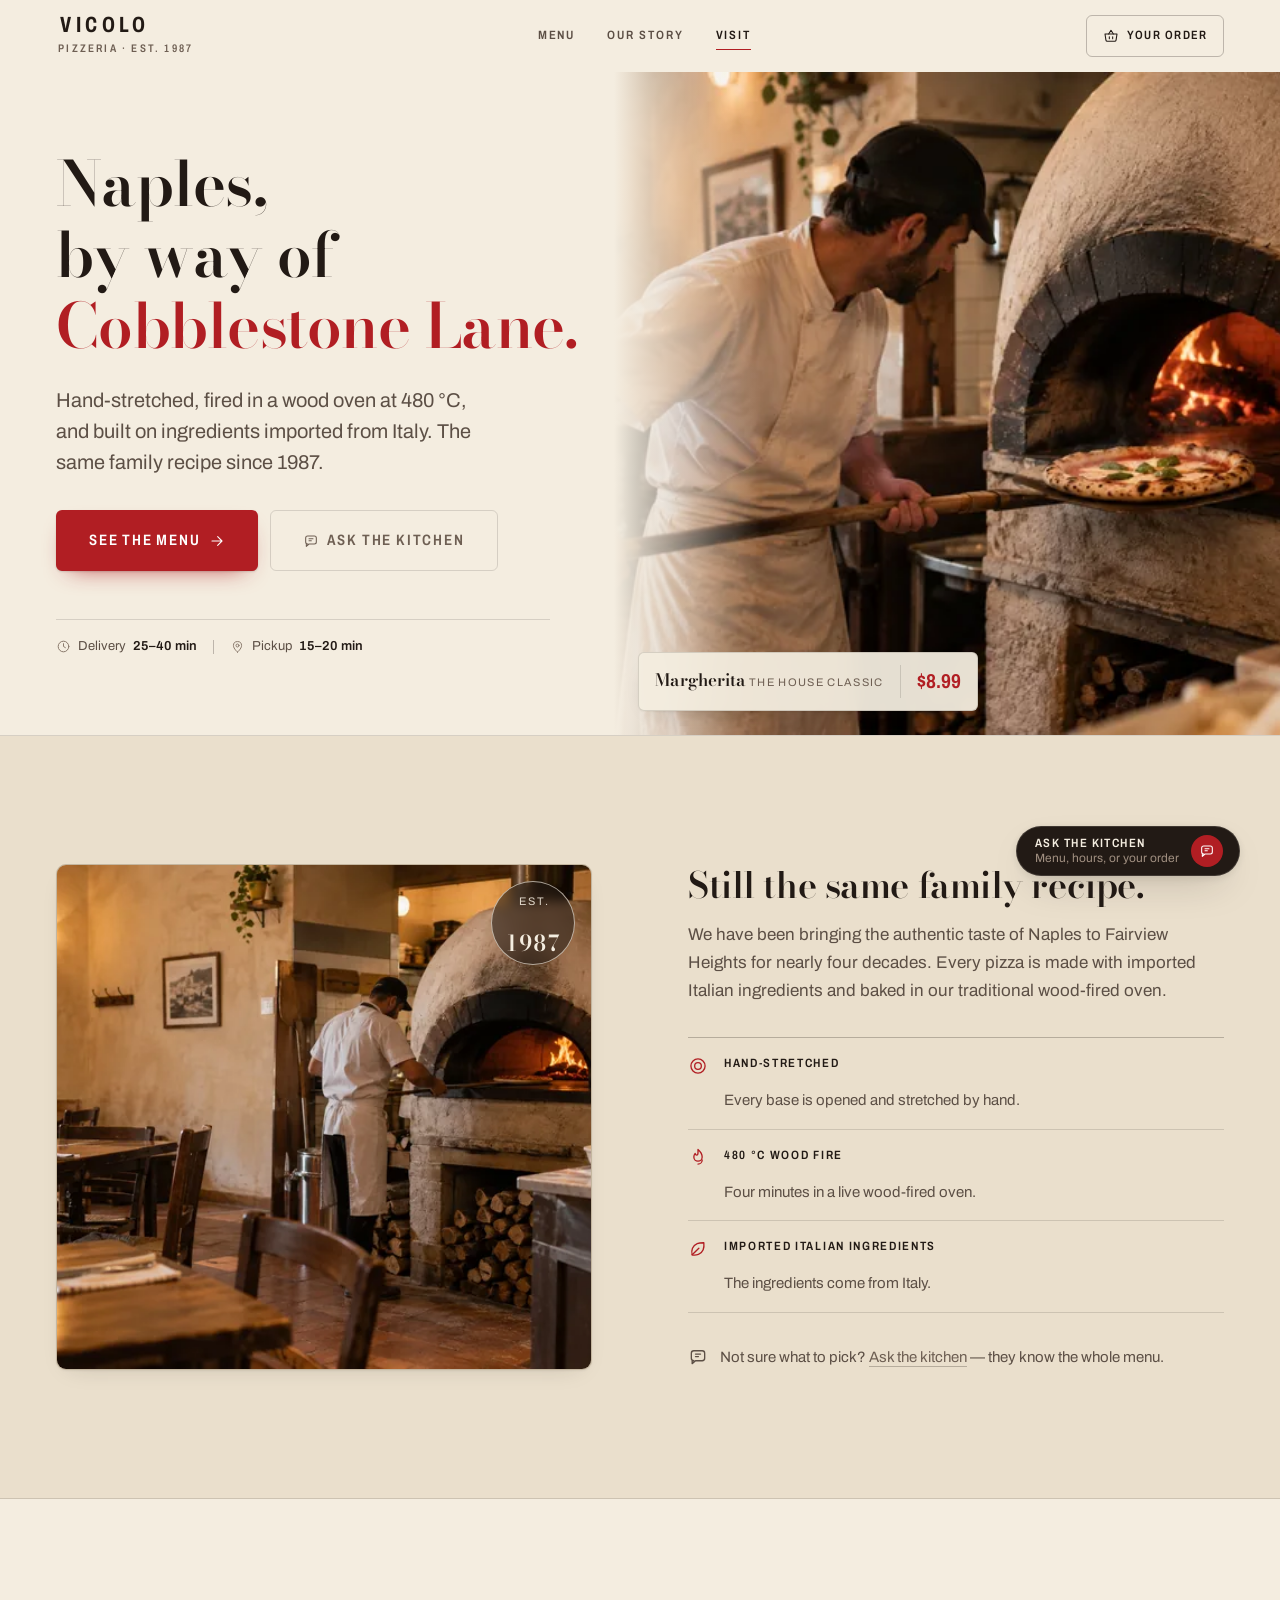
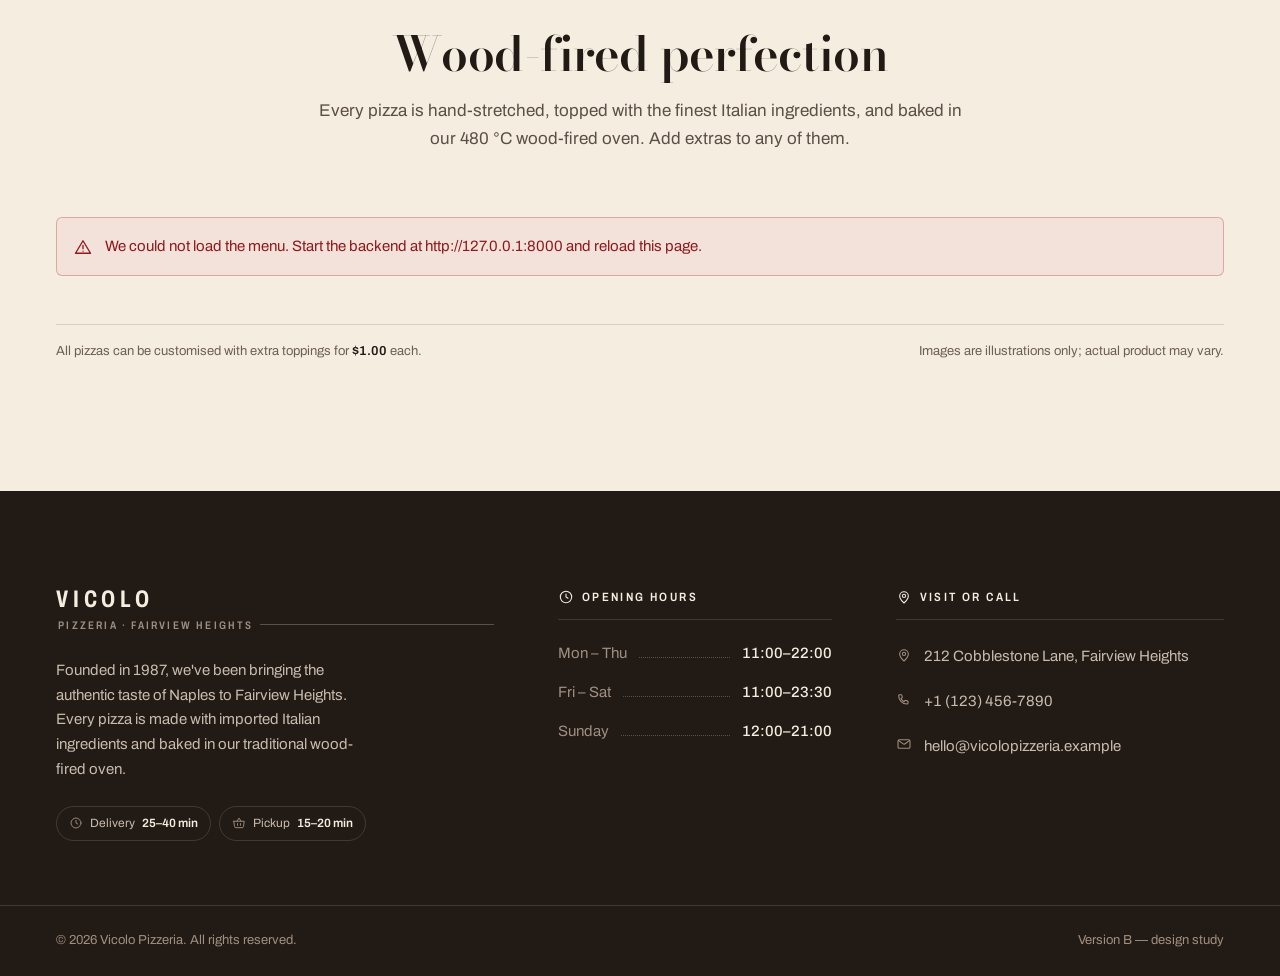
==== frontend/v2/index.html @ 344393d3 "feat: Implement new menu and shop functionalities - Added a new menu rendering module with customiza" ====
<!doctype html>
<html lang="en">
<head>
  <meta charset="UTF-8" />
  <meta name="viewport" content="width=device-width, initial-scale=1.0" />
  <title>Vicolo Pizzeria — Version B</title>
  <meta name="description" content="Neapolitan pizza, hand-stretched and wood-fired, from Vicolo Pizzeria on Cobblestone Lane in Fairview Heights. Browse the menu, build your order, and hand it to the kitchen." />
  <meta name="theme-color" content="#f4ede0" />
  <link rel="icon" href="data:image/svg+xml,<svg xmlns='http://www.w3.org/2000/svg' viewBox='0 0 32 32'><rect width='32' height='32' rx='6' fill='%23221a15'/><circle cx='16' cy='16' r='7.5' fill='none' stroke='%23b11e23' stroke-width='2.5'/></svg>" />

  <!-- The hero photograph is the largest contentful paint, so it is requested
       in the head at the same width the layout will actually use rather than
       waiting for the parser to reach the <picture> near the bottom. -->
  <link rel="preload" as="image" type="image/webp" fetchpriority="high"
        imagesrcset="../images/webp/hero_section-480.webp 480w,
                     ../images/webp/hero_section-800.webp 800w,
                     ../images/webp/hero_section-1200.webp 1200w,
                     ../images/webp/hero_section-1672.webp 1672w"
        imagesizes="(min-width: 60rem) 52vw, 100vw" />

  <link rel="preconnect" href="https://fonts.googleapis.com" />
  <link rel="preconnect" href="https://fonts.gstatic.com" crossorigin />
  <link href="https://fonts.googleapis.com/css2?family=Archivo:wdth,wght@62..125,400..700&family=Bodoni+Moda:opsz,wght@6..96,400..800&display=swap" rel="stylesheet" />

  <link rel="stylesheet" href="css/tokens.css" />
  <link rel="stylesheet" href="css/base.css" />
  <link rel="stylesheet" href="css/components.css" />
  <link rel="stylesheet" href="css/layout.css" />
  <link rel="stylesheet" href="css/overlays.css" />
</head>
<body>

<!-- Icon set: one 24px grid, one 1.6 stroke weight, no emoji anywhere. -->
<svg width="0" height="0" aria-hidden="true" focusable="false" style="position:absolute">
  <defs>
    <symbol id="i-basket" viewBox="0 0 24 24"><path d="M8.5 9 12 3.5 15.5 9"/><path d="M3 9h18l-1.4 9.3A2 2 0 0 1 17.6 20H6.4a2 2 0 0 1-2-1.7L3 9Z"/><path d="M9.5 13v3M14.5 13v3"/></symbol>
    <symbol id="i-close" viewBox="0 0 24 24"><path d="M6 6l12 12M18 6 6 18"/></symbol>
    <symbol id="i-menu" viewBox="0 0 24 24"><path d="M4 7h16M4 12h16M4 17h16"/></symbol>
    <symbol id="i-clock" viewBox="0 0 24 24"><circle cx="12" cy="12" r="8.5"/><path d="M12 7.5V12l3 1.8"/></symbol>
    <symbol id="i-pin" viewBox="0 0 24 24"><path d="M12 21s6.5-5.6 6.5-10.4A6.5 6.5 0 0 0 5.5 10.6C5.5 15.4 12 21 12 21Z"/><circle cx="12" cy="10.4" r="2.4"/></symbol>
    <symbol id="i-phone" viewBox="0 0 24 24"><path d="M4 5.5A1.5 1.5 0 0 1 5.5 4h2.2a1 1 0 0 1 1 .8l.7 3a1 1 0 0 1-.5 1.1l-1.5.8a10.5 10.5 0 0 0 4.9 4.9l.8-1.5a1 1 0 0 1 1.1-.5l3 .7a1 1 0 0 1 .8 1v2.2A1.5 1.5 0 0 1 16.5 18 12.5 12.5 0 0 1 4 5.5Z"/></symbol>
    <symbol id="i-mail" viewBox="0 0 24 24"><rect x="3" y="5.5" width="18" height="13" rx="2"/><path d="m3.8 7 7.1 4.9a2 2 0 0 0 2.2 0L20.2 7"/></symbol>
    <symbol id="i-chat" viewBox="0 0 24 24"><path d="M20 13.5a3 3 0 0 1-3 3H9l-4 3.5v-3.5H7a3 3 0 0 1-3-3v-6a3 3 0 0 1 3-3h10a3 3 0 0 1 3 3Z"/><path d="M9 8.5h6M9 11.5h3.5"/></symbol>
    <symbol id="i-send" viewBox="0 0 24 24"><path d="M20 4 3.5 10.6a.5.5 0 0 0 0 .93L10 14l2.5 6.5a.5.5 0 0 0 .93 0Z"/><path d="M20 4 10 14"/></symbol>
    <symbol id="i-plus" viewBox="0 0 24 24"><path d="M12 5.5v13M5.5 12h13"/></symbol>
    <symbol id="i-minus" viewBox="0 0 24 24"><path d="M5.5 12h13"/></symbol>
    <symbol id="i-trash" viewBox="0 0 24 24"><path d="M4.5 7h15M9.5 7V5.5a1 1 0 0 1 1-1h3a1 1 0 0 1 1 1V7"/><path d="M6.5 7l.8 11.2a2 2 0 0 0 2 1.8h5.4a2 2 0 0 0 2-1.8L17.5 7"/><path d="M10.5 11v5M13.5 11v5"/></symbol>
    <symbol id="i-check" viewBox="0 0 24 24"><path d="m5 12.5 4.5 4.5L19 7.5"/></symbol>
    <symbol id="i-arrow" viewBox="0 0 24 24"><path d="M4.5 12h15M13 5.5l6.5 6.5-6.5 6.5"/></symbol>
    <symbol id="i-down" viewBox="0 0 24 24"><path d="M12 4.5v15M5.5 13l6.5 6.5L18.5 13"/></symbol>
    <symbol id="i-flame" viewBox="0 0 24 24"><path d="M12 3s5 4.2 5 9a5 5 0 0 1-10 0c0-1.8.8-3.3 1.6-4.3.3 1.3 1 2.1 1.8 2.1 1.2 0 1.6-1.4 1.6-3.1C12 5.4 12 4 12 3Z"/><path d="M12 20.5a5 5 0 0 0 5-5"/></symbol>
    <symbol id="i-leaf" viewBox="0 0 24 24"><path d="M5 19C3.5 14 5.5 7.5 11 5.5c3-1.1 6.5-1 8-1 .2 1.8.4 5.4-.8 8.4C16 18.5 9.5 20 5 19Z"/><path d="M5 19 13 11"/></symbol>
    <symbol id="i-dough" viewBox="0 0 24 24"><circle cx="12" cy="12" r="8.5"/><circle cx="12" cy="12" r="4"/></symbol>
    <symbol id="i-slice" viewBox="0 0 24 24"><path d="M12 3.5 21 18a1 1 0 0 1-.6 1.4 22 22 0 0 1-16.8 0A1 1 0 0 1 3 18Z"/><path d="M5.6 13.5a22 22 0 0 1 12.8 0"/><path d="M10.5 9.5h.01M13.8 15.5h.01M9.3 16h.01"/></symbol>
    <symbol id="i-info" viewBox="0 0 24 24"><circle cx="12" cy="12" r="8.5"/><path d="M12 11v5.5M12 7.8h.01"/></symbol>
    <symbol id="i-alert" viewBox="0 0 24 24"><path d="M12 4.5 21 19.5H3Z"/><path d="M12 10v4M12 17h.01"/></symbol>
    <symbol id="i-spark" viewBox="0 0 24 24"><path d="M12 4.5 13.6 9.4 18.5 11l-4.9 1.6L12 17.5l-1.6-4.9L5.5 11l4.9-1.6Z"/><path d="M18.5 5v3M20 6.5h-3"/></symbol>
  </defs>
</svg>

<a class="skip-link" href="#menu">Skip to the menu</a>

<!-- ───────────────────────── Masthead ───────────────────────── -->
<header class="masthead" id="masthead">
  <div class="shell masthead-inner">
    <button class="wordmark" id="wordmark" type="button">
      <span class="wordmark-name">Vicolo</span>
      <span class="wordmark-sub">Pizzeria · Est. 1987</span>
    </button>

    <nav class="masthead-nav" id="primary-nav" aria-label="Primary">
      <button class="nav-link" type="button" data-scroll="menu">Menu</button>
      <button class="nav-link" type="button" data-scroll="story">Our story</button>
      <button class="nav-link" type="button" data-scroll="contact">Visit</button>
    </nav>

    <div class="masthead-actions">
      <button class="icon-btn nav-toggle" id="nav-toggle" type="button"
              aria-label="Open navigation" aria-expanded="false" aria-controls="nav-sheet">
        <svg class="ico" aria-hidden="true"><use href="#i-menu"/></svg>
      </button>

      <button class="cart-trigger" id="cart-trigger" type="button" aria-haspopup="dialog">
        <svg class="ico ico-sm" aria-hidden="true"><use href="#i-basket"/></svg>
        <span class="cart-trigger-label">Your order</span>
        <span class="cart-count t-num" id="cart-count" hidden>0</span>
      </button>
    </div>
  </div>

  <nav class="nav-sheet" id="nav-sheet" aria-label="Primary" hidden>
    <ul class="shell">
      <li><button type="button" data-scroll="menu">Menu <svg class="ico" aria-hidden="true"><use href="#i-arrow"/></svg></button></li>
      <li><button type="button" data-scroll="story">Our story <svg class="ico" aria-hidden="true"><use href="#i-arrow"/></svg></button></li>
      <li><button type="button" data-scroll="contact">Visit <svg class="ico" aria-hidden="true"><use href="#i-arrow"/></svg></button></li>
      <li><button type="button" id="nav-ask">Ask the kitchen <svg class="ico" aria-hidden="true"><use href="#i-chat"/></svg></button></li>
    </ul>
  </nav>
</header>

<main id="main">

  <!-- ───────────────────────── Hero ───────────────────────── -->
  <section class="hero">
    <div class="hero-copy">
      <h1 class="t-display hero-title reveal">
        <span class="hero-line">Naples,</span>
        <span class="hero-line">by way of</span>
        <span class="hero-line is-place">Cobblestone Lane.</span>
      </h1>

      <p class="t-lede hero-lede reveal">
        Hand-stretched, fired in a wood oven at 480&nbsp;°C, and built on ingredients imported
        from Italy. The same family recipe since 1987.
      </p>

      <div class="hero-actions reveal">
        <button class="btn btn-primary btn-lg" type="button" data-scroll="menu">
          See the menu
          <svg class="ico ico-sm" aria-hidden="true"><use href="#i-arrow"/></svg>
        </button>
        <button class="btn btn-quiet btn-lg" type="button" id="hero-ask">
          <svg class="ico ico-sm" aria-hidden="true"><use href="#i-chat"/></svg>
          Ask the kitchen
        </button>
      </div>

      <!-- Bound to /shop-info. Real operating facts, not invented achievements. -->
      <div class="hero-meta reveal">
        <span class="hero-meta-item" id="hero-open" hidden>
          <span class="dot"></span>
          <span id="hero-open-text"></span>
        </span>
        <span class="hero-meta-sep" id="hero-open-sep" aria-hidden="true" hidden></span>
        <span class="hero-meta-item">
          <svg class="ico" aria-hidden="true"><use href="#i-clock"/></svg>
          Delivery <b class="t-num" id="hero-delivery">25–40 min</b>
        </span>
        <span class="hero-meta-sep" aria-hidden="true"></span>
        <span class="hero-meta-item">
          <svg class="ico" aria-hidden="true"><use href="#i-pin"/></svg>
          Pickup <b class="t-num" id="hero-pickup">15–20 min</b>
        </span>
      </div>
    </div>

    <!-- Hero photograph. To swap it, replace the three paths below and the
         matching preload in <head>; nothing else depends on the file name. -->
    <figure class="hero-figure">
      <picture>
        <source
          type="image/webp"
          srcset="../images/webp/hero_section-480.webp 480w,
                  ../images/webp/hero_section-800.webp 800w,
                  ../images/webp/hero_section-1200.webp 1200w,
                  ../images/webp/hero_section-1672.webp 1672w"
          sizes="(min-width: 60rem) 52vw, 100vw" />
        <img src="../images/hero_section.png"
             alt="A pizzaiolo sliding a Margherita into the wood-fired oven on a long peel, the fire burning inside and the dining room behind him."
             width="1672" height="940" fetchpriority="high" decoding="async" />
      </picture>
      <figcaption class="hero-plate">
        <span>
          <span class="hero-plate-name" id="hero-plate-name">Margherita</span>
          <span class="hero-plate-note">The house classic</span>
        </span>
        <span class="hero-plate-price t-num" id="hero-plate-price">$8.99</span>
      </figcaption>
    </figure>
  </section>

  <!-- ───────────────────────── Story ───────────────────────── -->
  <section class="section story" id="story">
    <div class="shell story-grid">
      <!-- Story photograph. To swap it, replace the three paths below; the
           figure crops to its own aspect-ratio, so any landscape shot fits. -->
      <figure class="story-figure reveal">
        <picture>
          <source
            type="image/webp"
            srcset="../images/webp/interior-480.webp 480w,
                    ../images/webp/interior-800.webp 800w,
                    ../images/webp/interior-1200.webp 1200w,
                    ../images/webp/interior-1672.webp 1672w"
            sizes="(min-width: 60rem) 46vw, 92vw" />
          <img src="../images/interior.png"
               alt="The dining room at Vicolo: wooden tables set for service, terracotta floor, and the wood-fired oven alight at the back with logs stacked beneath it."
               width="1672" height="940" loading="lazy" decoding="async" />
        </picture>
        <figcaption class="story-stamp">
          <span>Est.</span>
          <span class="t-num">1987</span>
        </figcaption>
      </figure>

      <div>
        <!-- The year is carried by the Est. 1987 stamp on the photograph beside this
             and by the hero lede, so the heading need not repeat it. The nbsp
             keeps "family recipe" whole at every column width. -->
        <h2 class="t-display story-title reveal">Still the same family&nbsp;recipe.</h2>
        <p class="t-body story-copy reveal">
          We have been bringing the authentic taste of Naples to Fairview Heights for nearly four
          decades. Every pizza is made with imported Italian ingredients and baked in our
          traditional wood-fired oven.
        </p>

        <!-- Each line restates a fact the project data already carries: the menu
             copy, the shop record, or the confirmed 4-minute bake. -->
        <ul class="spec reveal">
          <li>
            <svg class="ico" aria-hidden="true"><use href="#i-dough"/></svg>
            <span class="spec-term">Hand-stretched</span>
            <span class="spec-def">Every base is opened and stretched by hand.</span>
          </li>
          <li>
            <svg class="ico" aria-hidden="true"><use href="#i-flame"/></svg>
            <span class="spec-term">480&nbsp;°C wood fire</span>
            <span class="spec-def">Four minutes in a live wood-fired oven.</span>
          </li>
          <li>
            <svg class="ico" aria-hidden="true"><use href="#i-leaf"/></svg>
            <span class="spec-term">Imported Italian ingredients</span>
            <span class="spec-def">The ingredients come from Italy.</span>
          </li>
        </ul>

        <p class="story-aside reveal">
          <svg class="ico" aria-hidden="true"><use href="#i-chat"/></svg>
          <span>Not sure what to pick? <button class="btn-text" type="button" id="story-ask">Ask the kitchen</button> — they know the whole menu.</span>
        </p>
      </div>
    </div>
  </section>

  <!-- ───────────────────────── Menu ───────────────────────── -->
  <section class="section menu" id="menu">
    <div class="shell">
      <div class="section-head is-centred">
        <h2 class="t-display section-title reveal">Wood-fired perfection</h2>
        <p class="t-body reveal">
          Every pizza is hand-stretched, topped with the finest Italian ingredients, and baked in
          our 480&nbsp;°C wood-fired oven. Add extras to any of them.
        </p>
      </div>

      <div class="menu-grid" id="menu-grid">
        <!-- cards injected by js/menu.js -->
      </div>

      <p class="menu-note">
        <span>All pizzas can be customised with extra toppings for <b class="t-num">$1.00</b> each.</span>
        <span>Images are illustrations only; actual product may vary.</span>
      </p>
    </div>
  </section>

</main>

<!-- ───────────────────────── Footer ───────────────────────── -->
<footer class="site-footer on-ink" id="contact">
  <div class="shell footer-main">
    <div class="footer-grid">

      <div>
        <div class="footer-wordmark">
          <span class="wordmark-name">Vicolo</span>
          <span class="wordmark-sub">Pizzeria · Fairview Heights</span>
        </div>
        <p class="footer-desc" id="footer-desc">
          Founded in 1987, we've been bringing the authentic taste of Naples to Fairview Heights.
          Every pizza is made with imported Italian ingredients and baked in our traditional
          wood-fired oven.
        </p>
        <div class="footer-pills">
          <span class="footer-pill">
            <svg class="ico" aria-hidden="true"><use href="#i-clock"/></svg>
            Delivery <b class="t-num" id="footer-delivery">25–40 min</b>
          </span>
          <span class="footer-pill">
            <svg class="ico" aria-hidden="true"><use href="#i-basket"/></svg>
            Pickup <b class="t-num" id="footer-pickup">15–20 min</b>
          </span>
        </div>
      </div>

      <div>
        <h3 class="footer-heading">
          <svg class="ico ico-sm" aria-hidden="true"><use href="#i-clock"/></svg>
          Opening hours
        </h3>
        <dl class="hours-list t-num" id="hours-list">
          <div class="hours-row" data-day="mon_thu">
            <dt>Mon – Thu</dt><span class="leader" aria-hidden="true"></span><dd id="hours-mon-thu">11:00–22:00</dd>
          </div>
          <div class="hours-row" data-day="fri_sat">
            <dt>Fri – Sat</dt><span class="leader" aria-hidden="true"></span><dd id="hours-fri-sat">11:00–23:30</dd>
          </div>
          <div class="hours-row" data-day="sun">
            <dt>Sunday</dt><span class="leader" aria-hidden="true"></span><dd id="hours-sun">12:00–21:00</dd>
          </div>
        </dl>
        <p class="footer-status" id="footer-status" hidden>
          <span class="dot"></span><span id="footer-status-text"></span>
        </p>
      </div>

      <div>
        <h3 class="footer-heading">
          <svg class="ico ico-sm" aria-hidden="true"><use href="#i-pin"/></svg>
          Visit or call
        </h3>
        <div class="contact-list">
          <a class="contact-row" id="footer-address-link" href="#" target="_blank" rel="noopener noreferrer">
            <svg class="ico ico-sm" aria-hidden="true"><use href="#i-pin"/></svg>
            <span id="footer-address">212 Cobblestone Lane, Fairview Heights</span>
          </a>
          <a class="contact-row" id="footer-phone-link" href="#">
            <svg class="ico ico-sm" aria-hidden="true"><use href="#i-phone"/></svg>
            <span class="t-num" id="footer-phone">+1 (123) 456-7890</span>
          </a>
          <a class="contact-row" id="footer-email-link" href="#">
            <svg class="ico ico-sm" aria-hidden="true"><use href="#i-mail"/></svg>
            <span id="footer-email">hello@vicolopizzeria.example</span>
          </a>
        </div>
      </div>

    </div>
  </div>

  <div class="footer-bottom">
    <div class="shell footer-bottom-inner">
      <p>© 2026 <span id="footer-shop-name">Vicolo Pizzeria</span>. All rights reserved.</p>
      <p>Version B — design study</p>
    </div>
  </div>
</footer>

<!-- ───────────────────────── Overlays ───────────────────────── -->

<div class="cart-layer" id="cart-layer" hidden>
  <div class="scrim" id="cart-scrim"></div>
  <aside class="cart-panel" id="cart-panel" role="dialog" aria-modal="true" aria-labelledby="cart-title" tabindex="-1">
    <header class="overlay-head">
      <div>
        <h2 class="overlay-title" id="cart-title">Your order</h2>
        <p class="overlay-sub" id="cart-subtitle">Nothing added yet</p>
      </div>
      <button class="icon-btn" id="cart-close" type="button" aria-label="Close your order">
        <svg class="ico" aria-hidden="true"><use href="#i-close"/></svg>
      </button>
    </header>
    <div class="cart-body" id="cart-body"><!-- injected --></div>
    <footer class="cart-foot" id="cart-foot" hidden><!-- injected --></footer>
  </aside>
</div>

<div class="sheet-layer" id="sheet-layer" hidden>
  <div class="scrim" id="sheet-scrim"></div>
  <div class="sheet" id="sheet" role="dialog" aria-modal="true" aria-labelledby="sheet-title" tabindex="-1"><!-- injected --></div>
</div>

<button class="dock" id="dock" type="button" aria-haspopup="dialog" aria-expanded="false" aria-controls="assistant">
  <span class="dock-text">
    <span class="dock-title">Ask the kitchen</span>
    <span class="dock-sub">Menu, hours, or your order</span>
  </span>
  <span class="dock-mark" aria-hidden="true">
    <svg class="ico ico-sm"><use href="#i-chat"/></svg>
  </span>
</button>

<section class="assistant" id="assistant" role="dialog" aria-modal="false" aria-labelledby="assistant-name" hidden>
  <header class="assistant-head">
    <div class="assistant-id">
      <span class="assistant-mark" aria-hidden="true"><svg class="ico ico-sm"><use href="#i-chat"/></svg></span>
      <div>
        <div class="assistant-name" id="assistant-name">The kitchen</div>
        <div class="assistant-state">Menu, hours and orders</div>
      </div>
    </div>
    <div class="assistant-actions">
      <button class="icon-btn icon-btn-on-ink" id="assistant-clear" type="button" hidden>
        <svg class="ico ico-sm" aria-hidden="true"><use href="#i-trash"/></svg>
        <span class="visually-hidden">Clear this conversation</span>
      </button>
      <button class="icon-btn icon-btn-on-ink" id="assistant-close" type="button" aria-label="Close the assistant">
        <svg class="ico" aria-hidden="true"><use href="#i-close"/></svg>
      </button>
    </div>
  </header>

  <div class="assistant-log" id="assistant-log">
    <div class="assistant-intro" id="assistant-intro">
      <p>
        <b>Ask us anything.</b>
        We know the whole menu, what's on each pizza, our hours and how long delivery takes.
      </p>
      <p class="assistant-staged" id="assistant-staged" hidden>
        <svg class="ico ico-sm" aria-hidden="true"><use href="#i-check"/></svg>
        <span>Your order is written out below — send it and we'll confirm delivery or pickup with you.</span>
      </p>
      <div class="prompt-list" id="prompt-list">
        <button class="prompt-btn" type="button" data-prompt="What's your most popular pizza?">
          What's your most popular pizza?
          <svg class="ico ico-sm" aria-hidden="true"><use href="#i-arrow"/></svg>
        </button>
        <button class="prompt-btn" type="button" data-prompt="How long does delivery take?">
          How long does delivery take?
          <svg class="ico ico-sm" aria-hidden="true"><use href="#i-arrow"/></svg>
        </button>
        <button class="prompt-btn" type="button" data-prompt="Do you have vegetarian options?">
          Do you have vegetarian options?
          <svg class="ico ico-sm" aria-hidden="true"><use href="#i-arrow"/></svg>
        </button>
      </div>
    </div>
  </div>

  <div class="assistant-compose">
    <label class="visually-hidden" for="assistant-input">Message the kitchen</label>
    <input class="field" type="text" id="assistant-input" placeholder="Ask about the menu…" autocomplete="off" />
    <button class="send-btn" id="assistant-send" type="button" disabled aria-label="Send message">
      <svg class="ico ico-sm" aria-hidden="true"><use href="#i-send"/></svg>
    </button>
  </div>
  <p class="assistant-fineprint">Answers are generated. Double-check anything important before you rely on it.</p>
</section>

<div aria-live="polite" class="visually-hidden" id="live-region"></div>

<script src="js/config.js"></script>
<script src="js/data.js"></script>
<script src="js/cart.js"></script>
<script src="js/motion.js"></script>
<script src="js/overlay.js"></script>
<script src="js/menu.js"></script>
<script src="js/shop.js"></script>
<script src="js/chat.js"></script>
<script src="js/app.js"></script>
</body>
</html>
---- frontend/v2/css/tokens.css ----
/* ==========================================================================
   Version B — design tokens
   The only place raw colours, durations and easings are allowed to exist.
   Ratios noted below are measured against the ground each token is used on.
   ========================================================================== */

:root {
  /* --- Ground ----------------------------------------------------------- */
  /* A printed paper stock, not an off-white. Deep enough to read as the label
     ground the world is built on and to carry the warm-toned photography. */
  --paper:        #f4ede0; /* primary ground */
  --paper-deep:   #eadfcc; /* alternating panel, inset wells */
  --paper-edge:   #dfd0b6; /* the deepest paper step, for seams and empty media */
  --ink:          #221a15; /* body text on paper (14.7:1) and the dark ground */
  --ink-panel:    #2c221c; /* raised surface on the dark ground */
  --ink-raise:    #3a2e26; /* hover surface on the dark ground */

  /* --- Text ------------------------------------------------------------- */
  --ink-soft:     #5c4f45; /* secondary on paper        — 6.8:1 */
  --ink-mute:     #6e5f53; /* tertiary on paper, floor for real copy — 5.3:1 */
  --ink-faint:    #8a7a6c; /* rules and marks only      — 3.6:1, never text */
  --paper-dim:    #c9bcae; /* secondary on ink          — 9.2:1 */
  --paper-faint:  #a08f80; /* tertiary on ink           — 5.5:1 */

  /* --- Accent: exactly one brand hue ------------------------------------ */
  --tomato:       #b11e23; /* 5.9:1 on paper · white on it 6.8:1 */
  --tomato-hover: #8e181c;
  --tomato-press: #721316;
  --tomato-tint:  #f3e2da; /* selected-extra wash on paper */
  --tomato-light: #e4585c; /* the accent on the dark ground — 4.8:1 on ink */

  /* --- Semantic status (not brand colour) ------------------------------- */
  --basil:        #2e5233; /* "open now" on paper — 7.6:1 */
  --basil-dot:    #6fbf7f; /* "open now" on ink   — 7.7:1 */

  /* --- Rules: load-bearing structure, not trim -------------------------- */
  --rule:         rgba(34, 26, 21, 0.14);
  --rule-strong:  rgba(34, 26, 21, 0.26);
  --rule-faint:   rgba(34, 26, 21, 0.08);
  --rule-on-ink:  rgba(244, 237, 224, 0.14);
  --rule-on-ink-strong: rgba(244, 237, 224, 0.26);

  /* --- Type ------------------------------------------------------------- */
  /* Bodoni: the face of Italian printing and of the food packaging this world
     is drawn from. Optical sizing is left to the browser so the hairlines
     thicken at dish-name sizes instead of breaking up. */
  --font-display: 'Bodoni Moda', 'Didot', 'Bodoni MT', Georgia, serif;
  --font-label:   'Archivo', 'Helvetica Neue', Arial, sans-serif;
  --font-text:    'Archivo', system-ui, -apple-system, 'Segoe UI', sans-serif;

  --step--1: 0.8125rem;
  --step-0:  0.9375rem;
  --step-1:  1.0625rem;
  --step-2:  1.25rem;
  --step-3:  1.5rem;
  --step-4:  clamp(1.75rem, 1.4rem + 1.5vw, 2.25rem);
  --step-5:  clamp(2.125rem, 1.6rem + 2.4vw, 3rem);
  --step-6:  clamp(2.75rem, 1.7rem + 4.6vw, 5.25rem); /* display ceiling 5.25rem */

  --measure: 66ch;

  /* --- Space: 4px base -------------------------------------------------- */
  --s-1: 0.25rem;
  --s-2: 0.5rem;
  --s-3: 0.75rem;
  --s-4: 1rem;
  --s-5: 1.5rem;
  --s-6: 2rem;
  --s-7: 3rem;
  --s-8: 4rem;
  --s-9: 6rem;
  --s-10: 8rem;

  --gutter: 1.25rem;
  --shell: 78rem;

  /* --- Radius: printed, not pillowy ------------------------------------- */
  --r-sm: 3px;
  --r-md: 6px;
  --r-lg: 10px;
  --r-pill: 999px;

  /* --- Depth: every shadow has an offset and a blur ---------------------- */
  --shadow-card:    0 1px 2px rgba(34, 26, 21, 0.06), 0 8px 24px -14px rgba(34, 26, 21, 0.22);
  --shadow-lift:    0 2px 6px rgba(34, 26, 21, 0.08), 0 22px 44px -20px rgba(34, 26, 21, 0.3);
  --shadow-dock:    0 2px 8px rgba(34, 26, 21, 0.1), 0 16px 40px -18px rgba(34, 26, 21, 0.4);
  --shadow-overlay: 0 8px 20px rgba(34, 26, 21, 0.14), 0 40px 90px -24px rgba(34, 26, 21, 0.48);

  /* --- Motion ----------------------------------------------------------- */
  --t-feedback: 120ms; /* immediate acknowledgement */
  --t-routine:  200ms; /* ordinary state change */
  --t-overlay:  380ms; /* drawer, sheet, panel */
  --t-focal:    520ms; /* the cart -> assistant handoff */

  --ease-out:  cubic-bezier(0.16, 1, 0.3, 1);   /* confident arrival */
  --ease-in:   cubic-bezier(0.4, 0, 1, 1);      /* faster departure */
  --ease-mid:  cubic-bezier(0.32, 0.72, 0, 1);

  /* --- Layers ----------------------------------------------------------- */
  --z-header: 60;
  --z-dock: 70;
  --z-assistant: 75;
  --z-cart: 80;
  --z-modal: 90;
}

@media (min-width: 40rem) { :root { --gutter: 2rem; } }
@media (min-width: 64rem) { :root { --gutter: 2.5rem; } }

/* Reduced motion collapses every duration to a short cross-fade. Individual
   rules still drop their transforms; this guarantees nothing lingers even if
   one is missed. */
@media (prefers-reduced-motion: reduce) {
  :root {
    --t-feedback: 1ms;
    --t-routine: 120ms;
    --t-overlay: 120ms;
    --t-focal: 120ms;
  }
}
---- frontend/v2/css/base.css ----
/* ==========================================================================
   Version B — reset, typography base, and the browser surfaces we inherit
   ========================================================================== */

*, *::before, *::after { box-sizing: border-box; }

html {
  scroll-behavior: smooth;
  /* The fixed masthead would otherwise cover an anchored section's first line. */
  scroll-padding-top: 5.5rem;
  -webkit-text-size-adjust: 100%;
}

body {
  margin: 0;
  text-wrap: pretty;
  background: var(--paper);
  color: var(--ink);
  font-family: var(--font-text);
  font-size: var(--step-1);
  line-height: 1.65;
  /* Deliberately NOT -webkit-font-smoothing: antialiased. Grayscale AA thins
     strokes, which breaks Bodoni's hairlines at small sizes on standard-density
     screens. Subpixel rendering keeps them solid. */
  font-synthesis-weight: none;
  overflow-x: hidden;
}

h1, h2, h3, h4, p, figure, blockquote { margin: 0; }
ul, ol { margin: 0; padding: 0; list-style: none; }

img, svg, video { display: block; max-width: 100%; }
img { height: auto; }
/* <picture> is only a source selector; `contents` keeps the <img> itself as the
   laid-out box so every existing `img` rule still applies unchanged. */
picture { display: contents; }

button, input, textarea, select {
  font: inherit;
  color: inherit;
  letter-spacing: inherit;
}

button {
  margin: 0;
  padding: 0;
  border: none;
  background: none;
  cursor: pointer;
  -webkit-tap-highlight-color: transparent;
}

a {
  color: inherit;
  text-decoration-color: var(--rule-strong);
  text-underline-offset: 0.2em;
  text-decoration-thickness: from-font;
}

/* Elements toggled through the HTML `hidden` attribute set their own display
   (flex/grid) when shown, which would otherwise beat the UA's
   `[hidden] { display: none }` and leave them on screen. */
[hidden] { display: none !important; }

/* --- Type roles ----------------------------------------------------------
   Two families, three jobs. Nothing outside these classes should pick a face. */

.t-display {
  font-family: var(--font-display);
  /* Bodoni's stroke contrast is optical-size dependent; letting the browser
     drive the opsz axis keeps hairlines solid at dish-name sizes and crisp at
     display sizes. */
  font-optical-sizing: auto;
  font-weight: 600;
  line-height: 1.14; /* Bodoni has long descenders; tighter than this collides */
  letter-spacing: -0.012em; /* a didone needs less negative tracking than a sans */
  /* Headings break into even lines instead of leaving a word stranded. */
  text-wrap: balance;
}

/* Everything else that speaks in the display voice - dish names, totals,
   overlay titles - inherits the same optical-sizing behaviour. */
.pizza-name, .cart-item-name, .sheet-title, .overlay-title,
.cart-empty-title, .hero-plate-name, .assistant-intro b,
.cart-total-row dd, .sheet-total-value, .story-stamp span:last-child {
  font-family: var(--font-display);
  font-optical-sizing: auto;
  /* 700 rather than the display weight of 600: below about 2rem the 600 master's
     hairlines drop under a physical pixel on a 1x screen and start to break up. */
  font-weight: 700;
  /* A didone set small wants loosening, not tightening. */
  letter-spacing: 0.004em;
  line-height: 1.2;
}

.t-label {
  font-family: var(--font-label);
  font-variation-settings: 'wdth' 78;
  font-weight: 600;
  text-transform: uppercase;
  letter-spacing: 0.14em;
  font-size: var(--step--1);
  line-height: 1.2;
}

.t-lede {
  font-size: var(--step-2);
  line-height: 1.55;
  color: var(--ink-soft);
  max-width: 34ch;
}

.t-body { max-width: var(--measure); color: var(--ink-soft); }

/* Prices, quantities, clock times and counts must not jitter as they change. */
.t-num { font-variant-numeric: tabular-nums; }

/* --- Browser surfaces ----------------------------------------------------
   The parts we did not draw still carry the design. */

::selection { background: var(--tomato); color: #fff; }
::-moz-selection { background: var(--tomato); color: #fff; }

:root { caret-color: var(--tomato); accent-color: var(--tomato); }

/* Firefox */
* { scrollbar-width: thin; scrollbar-color: var(--rule-strong) transparent; }

/* WebKit / Blink */
::-webkit-scrollbar { width: 10px; height: 10px; }
::-webkit-scrollbar-track { background: transparent; }
::-webkit-scrollbar-thumb {
  background: var(--rule-strong);
  border-radius: var(--r-pill);
  border: 3px solid transparent;
  background-clip: content-box;
}
::-webkit-scrollbar-thumb:hover { background: var(--ink-faint); background-clip: content-box; }

.on-ink { scrollbar-color: var(--rule-on-ink-strong) transparent; }
.on-ink ::-webkit-scrollbar-thumb { background: var(--rule-on-ink-strong); background-clip: content-box; }

/* --- Focus ---------------------------------------------------------------
   One visible ring everywhere, in the brand accent, with a contrasting inner
   halo so it survives on paper, on ink and on top of photography. */

:focus { outline: none; }

:focus-visible {
  outline: 2px solid var(--tomato);
  outline-offset: 2px;
  border-radius: var(--r-sm);
}

/* Programmatic focus targets (the dialog containers) are not reachable by Tab,
   so they take focus silently. Every real control keeps its ring. */
[tabindex='-1']:focus,
[tabindex='-1']:focus-visible { outline: none; }

.on-ink :focus-visible,
.focus-on-ink:focus-visible {
  outline-color: var(--tomato-light);
  box-shadow: 0 0 0 4px rgba(34, 26, 21, 0.9);
}

/* --- Utilities ----------------------------------------------------------- */

.shell {
  width: 100%;
  max-width: var(--shell);
  margin-inline: auto;
  padding-inline: var(--gutter);
}

.visually-hidden {
  position: absolute;
  width: 1px; height: 1px;
  margin: -1px; padding: 0;
  overflow: hidden;
  clip: rect(0 0 0 0);
  clip-path: inset(50%);
  white-space: nowrap;
  border: 0;
}

.skip-link {
  position: fixed;
  top: var(--s-3);
  left: var(--s-3);
  z-index: 200;
  background: var(--ink);
  color: var(--paper);
  padding: var(--s-3) var(--s-4);
  border-radius: var(--r-md);
  transform: translateY(-200%);
  transition: transform var(--t-routine) var(--ease-out);
}
.skip-link:focus-visible { transform: translateY(0); }

/* The icon grid: one size, one stroke weight, everywhere. */
.ico {
  width: 1.25rem;
  height: 1.25rem;
  flex: none;
  stroke: currentColor;
  stroke-width: 1.6;
  stroke-linecap: round;
  stroke-linejoin: round;
  fill: none;
}
.ico-sm { width: 1rem; height: 1rem; }
.ico-lg { width: 1.5rem; height: 1.5rem; }

/* A hairline that reads as printed rather than as a border. */
.rule { height: 1px; background: var(--rule); border: 0; }

@media (prefers-reduced-motion: reduce) {
  html { scroll-behavior: auto; }
}
---- frontend/v2/css/components.css ----
/* ==========================================================================
   Version B — controls
   Every control ships rest / hover / active / focus-visible / disabled, and
   the ones that can be chosen or can wait also ship selected and loading.
   ========================================================================== */

/* --- Buttons -------------------------------------------------------------- */

.btn {
  position: relative;
  display: inline-flex;
  align-items: center;
  justify-content: center;
  gap: var(--s-2);
  padding: 0.8125rem var(--s-5);
  border-radius: var(--r-md);
  font-family: var(--font-label);
  font-variation-settings: 'wdth' 78;
  font-weight: 600;
  font-size: var(--step--1);
  text-transform: uppercase;
  letter-spacing: 0.12em;
  white-space: nowrap;
  border: 1px solid transparent;
  transition:
    background-color var(--t-routine) var(--ease-out),
    border-color var(--t-routine) var(--ease-out),
    color var(--t-routine) var(--ease-out),
    box-shadow var(--t-routine) var(--ease-out),
    transform var(--t-feedback) var(--ease-out);
}

.btn:active:not(:disabled) { transform: translateY(1px); }
.btn:disabled { cursor: not-allowed; }

.btn-primary {
  background: var(--tomato);
  color: #fff;
  box-shadow: 0 1px 2px rgba(34, 26, 21, 0.14), 0 10px 24px -14px rgba(177, 30, 35, 0.9);
}
.btn-primary:hover:not(:disabled) { background: var(--tomato-hover); }
.btn-primary:active:not(:disabled) { background: var(--tomato-press); box-shadow: 0 1px 2px rgba(34, 26, 21, 0.2); }
.btn-primary:disabled { background: var(--paper-edge); color: var(--ink-faint); box-shadow: none; }

/* The menu's per-card action. Outlined so seven of them in a grid read as a
   row of options rather than a row of heavy black slabs. */
.btn-outline {
  background: transparent;
  color: var(--tomato);
  border-color: currentColor;
}
.btn-outline:hover:not(:disabled) { background: var(--tomato); color: #fff; border-color: var(--tomato); }
.btn-outline:active:not(:disabled) { background: var(--tomato-press); border-color: var(--tomato-press); }
.btn-outline:disabled { color: var(--ink-faint); border-color: var(--rule); }

.btn-ink {
  background: var(--ink);
  color: var(--paper);
}
.btn-ink:hover:not(:disabled) { background: var(--ink-raise); }

/* On the dark hero ground, over photography. */
.btn-ghost-ink {
  background: rgba(244, 237, 224, 0.06);
  color: var(--paper);
  border-color: var(--rule-on-ink-strong);
  backdrop-filter: blur(6px);
}
.btn-ghost-ink:hover:not(:disabled) {
  background: rgba(244, 237, 224, 0.13);
  border-color: rgba(244, 237, 224, 0.5);
}

.btn-quiet {
  background: transparent;
  color: var(--ink-mute);
  border-color: var(--rule);
}
.btn-quiet:hover:not(:disabled) { color: var(--ink); border-color: var(--rule-strong); background: var(--paper-deep); }

.btn-block { display: flex; width: 100%; }
.btn-lg { padding: 1.0625rem var(--s-6); font-size: var(--step-0); }

/* Text-only action. Underline is the affordance, colour is the state. */
.btn-text {
  font-size: inherit;
  color: var(--ink-mute);
  padding: 0;
  border-radius: var(--r-sm);
  text-decoration: underline;
  text-decoration-color: var(--rule-strong);
  text-underline-offset: 0.25em;
  transition: color var(--t-routine) var(--ease-out), text-decoration-color var(--t-routine) var(--ease-out);
}
.btn-text:hover { color: var(--tomato); text-decoration-color: currentColor; }

/* --- Icon buttons --------------------------------------------------------- */

.icon-btn {
  display: inline-flex;
  align-items: center;
  justify-content: center;
  width: 2.25rem;
  height: 2.25rem;
  border-radius: var(--r-md);
  color: var(--ink-mute);
  transition: color var(--t-routine) var(--ease-out), background-color var(--t-routine) var(--ease-out);
}
.icon-btn:hover { color: var(--ink); background: var(--paper-deep); }
.icon-btn:active { background: var(--paper-edge); }

.icon-btn-on-ink { color: var(--paper-dim); }
.icon-btn-on-ink:hover { color: var(--paper); background: rgba(244, 237, 224, 0.1); }

.icon-btn-danger:hover { color: var(--tomato); background: var(--tomato-tint); }

/* --- Ingredient tags (read-only) ------------------------------------------ */

.tag {
  display: inline-flex;
  align-items: center;
  padding: 0.1875rem 0.5625rem;
  border: 1px solid var(--rule);
  border-radius: var(--r-pill);
  font-size: 0.8125rem;
  line-height: 1.45;
  color: var(--ink-mute);
  text-transform: lowercase;
  white-space: nowrap;
}

.tag-included {
  border-color: rgba(46, 82, 51, 0.3);
  color: var(--basil);
  background: rgba(46, 82, 51, 0.05);
}

/* --- Extra toggle ---------------------------------------------------------
   A wrapping flex of real toggle buttons, so a long ingredient name can never
   clip a fixed column and the last row is never left ragged by empty cells. */

.extra {
  display: inline-flex;
  align-items: center;
  gap: var(--s-2);
  padding: 0.5rem 0.875rem 0.5rem 0.625rem;
  border: 1px solid var(--rule-strong);
  border-radius: var(--r-pill);
  background: var(--paper);
  color: var(--ink-soft);
  font-size: var(--step-0);
  text-align: left;
  transition:
    border-color var(--t-routine) var(--ease-out),
    background-color var(--t-routine) var(--ease-out),
    color var(--t-routine) var(--ease-out),
    transform var(--t-feedback) var(--ease-out);
}
.extra:hover { border-color: var(--ink-faint); background: var(--paper-deep); color: var(--ink); }
.extra:active { transform: scale(0.97); }

.extra[aria-pressed='true'] {
  border-color: var(--tomato);
  background: var(--tomato-tint);
  color: var(--tomato-hover);
}

.extra-mark {
  display: grid;
  place-items: center;
  width: 1.125rem;
  height: 1.125rem;
  flex: none;
  border: 1px solid var(--rule-strong);
  border-radius: var(--r-pill);
  color: transparent;
  transition:
    background-color var(--t-feedback) var(--ease-out),
    border-color var(--t-feedback) var(--ease-out),
    color var(--t-feedback) var(--ease-out);
}
.extra-mark .ico { width: 0.75rem; height: 0.75rem; stroke-width: 2.4; }
.extra[aria-pressed='true'] .extra-mark {
  background: var(--tomato);
  border-color: var(--tomato);
  color: #fff;
}

/* --- Quantity stepper ----------------------------------------------------- */

.stepper {
  display: inline-flex;
  align-items: center;
  border: 1px solid var(--rule-strong);
  border-radius: var(--r-pill);
  overflow: hidden;
  background: var(--paper);
}
.stepper button {
  display: grid;
  place-items: center;
  width: 2rem;
  height: 1.875rem;
  color: var(--ink-soft);
  transition: background-color var(--t-feedback) var(--ease-out), color var(--t-feedback) var(--ease-out);
}
.stepper button:hover { background: var(--paper-deep); color: var(--ink); }
.stepper button:active { background: var(--paper-edge); }
.stepper button .ico { width: 0.875rem; height: 0.875rem; stroke-width: 2.2; }
.stepper-value {
  min-width: 1.75rem;
  text-align: center;
  font-size: var(--step-0);
  font-weight: 600;
  border-inline: 1px solid var(--rule);
  align-self: stretch;
  display: grid;
  place-items: center;
}

/* --- Text field ----------------------------------------------------------- */

.field {
  width: 100%;
  padding: 0.6875rem 0.9375rem;
  border: 1px solid var(--rule-strong);
  border-radius: var(--r-md);
  background: var(--paper);
  font-size: var(--step-0);
  transition: border-color var(--t-routine) var(--ease-out), box-shadow var(--t-routine) var(--ease-out);
}
.field::placeholder { color: var(--ink-mute); }
.field:hover { border-color: var(--ink-faint); }
.field:focus-visible {
  outline: none;
  border-color: var(--tomato);
  box-shadow: 0 0 0 3px rgba(177, 30, 35, 0.16);
}

/* --- Status dot ----------------------------------------------------------- */

.dot {
  width: 0.4375rem;
  height: 0.4375rem;
  border-radius: var(--r-pill);
  background: var(--basil);
  flex: none;
}
.on-ink .dot { background: var(--basil-dot); }
.dot-closed { background: var(--ink-faint); }

/* --- Inline notice -------------------------------------------------------- */

.notice {
  display: flex;
  gap: var(--s-3);
  padding: var(--s-4);
  border: 1px solid var(--rule);
  border-radius: var(--r-md);
  background: var(--paper-deep);
  font-size: var(--step-0);
  color: var(--ink-soft);
}
.notice-error {
  border-color: rgba(177, 30, 35, 0.3);
  background: var(--tomato-tint);
  color: var(--tomato-hover);
}
.notice .ico { margin-top: 0.15rem; color: currentColor; }

/* --- Reveal on scroll -----------------------------------------------------
   Content is visible by default. The script adds `is-armed` only once it has
   confirmed it can observe, so a failed script can never hide the page. */

.reveal.is-armed {
  opacity: 0;
  transform: translateY(12px);
}
.reveal.is-armed.is-in {
  opacity: 1;
  transform: none;
  transition:
    opacity var(--t-overlay) var(--ease-out),
    transform var(--t-overlay) var(--ease-out);
  transition-delay: var(--reveal-delay, 0ms);
}

@media (prefers-reduced-motion: reduce) {
  .reveal.is-armed { transform: none; }
  .reveal.is-armed.is-in { transition: opacity var(--t-routine) linear; }
  .btn:active:not(:disabled),
  .extra:active { transform: none; }
}
---- frontend/v2/css/layout.css ----
/* ==========================================================================
   Version B — page structure
   Sections are panels separated by rules and ground shifts, never by a hard
   colour slab meeting another hard colour slab.
   ========================================================================== */

/* --- Masthead -------------------------------------------------------------
   Transparent over the hero, then settles onto paper with a rule once the
   page has moved. The change reports scroll position; it is not decoration. */

.masthead {
  position: fixed;
  inset: 0 0 auto;
  z-index: var(--z-header);
  background: transparent;
  border-bottom: 1px solid transparent;
  transition:
    background-color var(--t-routine) var(--ease-out),
    border-color var(--t-routine) var(--ease-out),
    box-shadow var(--t-routine) var(--ease-out);
}
.masthead.is-settled {
  background: rgba(244, 237, 224, 0.92);
  backdrop-filter: blur(12px) saturate(1.4);
  border-bottom-color: var(--rule);
  box-shadow: 0 1px 2px rgba(34, 26, 21, 0.04), 0 10px 30px -22px rgba(34, 26, 21, 0.5);
}

.masthead-inner {
  display: flex;
  align-items: center;
  justify-content: space-between;
  gap: var(--s-4);
  height: 4.5rem;
}

/* Wordmark: letterspaced condensed capitals over a rule, with the category
   set small beneath. No gradient fill, no emoji. */
.wordmark {
  display: flex;
  flex-direction: column;
  align-items: flex-start;
  gap: 0.1875rem;
  padding: var(--s-1) var(--s-1) var(--s-1) 0;
  border-radius: var(--r-sm);
  transition: opacity var(--t-routine) var(--ease-out);
}
.wordmark:hover { opacity: 0.68; }
.wordmark-name {
  font-family: var(--font-label);
  font-variation-settings: 'wdth' 70;
  font-weight: 700;
  font-size: 1.375rem;
  line-height: 0.95;
  letter-spacing: 0.2em;
  text-indent: 0.2em;
  text-transform: uppercase;
  color: var(--ink);
}
.wordmark-sub {
  display: flex;
  align-items: center;
  gap: 0.375rem;
  align-self: stretch;
  font-family: var(--font-label);
  font-variation-settings: 'wdth' 78;
  font-size: 0.6875rem; /* 11px floor for functional text, letterspaced or not */
  font-weight: 600;
  letter-spacing: 0.2em;
  text-indent: 0.2em;
  text-transform: uppercase;
  color: var(--ink-mute);
  white-space: nowrap;
}
.wordmark-sub::after {
  content: '';
  flex: 1;
  height: 1px;
  background: var(--rule-strong);
}

.masthead-nav {
  display: none;
  align-items: center;
  gap: var(--s-6);
}
@media (min-width: 52rem) { .masthead-nav { display: flex; } }

.nav-link {
  position: relative;
  padding: var(--s-2) 0;
  font-family: var(--font-label);
  font-variation-settings: 'wdth' 82;
  font-size: 0.75rem;
  font-weight: 600;
  letter-spacing: 0.16em;
  text-transform: uppercase;
  color: var(--ink-soft);
  border-radius: var(--r-sm);
  transition: color var(--t-routine) var(--ease-out);
}
/* The underline grows from the left, so it reads as the link being drawn on
   rather than a box appearing behind it. */
.nav-link::after {
  content: '';
  position: absolute;
  left: 0;
  bottom: 0.25rem;
  width: 100%;
  height: 1px;
  background: var(--tomato);
  transform: scaleX(0);
  transform-origin: left;
  transition: transform var(--t-routine) var(--ease-out);
}
.nav-link:hover { color: var(--tomato); }
.nav-link:hover::after,
.nav-link[aria-current='true']::after { transform: scaleX(1); }
.nav-link[aria-current='true'] { color: var(--ink); }

.masthead-actions { display: flex; align-items: center; gap: var(--s-2); }

.cart-trigger {
  position: relative;
  display: inline-flex;
  align-items: center;
  gap: var(--s-2);
  padding: 0.625rem 1rem;
  border: 1px solid var(--rule-strong);
  border-radius: var(--r-md);
  background: transparent;
  font-family: var(--font-label);
  font-variation-settings: 'wdth' 78;
  font-size: 0.75rem;
  font-weight: 600;
  letter-spacing: 0.12em;
  text-transform: uppercase;
  color: var(--ink);
  transition:
    background-color var(--t-routine) var(--ease-out),
    border-color var(--t-routine) var(--ease-out),
    color var(--t-routine) var(--ease-out);
}
.cart-trigger:hover { border-color: var(--ink); background: var(--paper-deep); }
/* Filled only once it holds something — the state earns the accent. */
.cart-trigger.has-items {
  background: var(--tomato);
  border-color: var(--tomato);
  color: #fff;
}
.cart-trigger.has-items:hover { background: var(--tomato-hover); border-color: var(--tomato-hover); }
.cart-trigger-label { display: none; }
@media (min-width: 30rem) { .cart-trigger-label { display: inline; } }

.cart-count {
  min-width: 1.25rem;
  height: 1.25rem;
  padding: 0 0.25rem;
  display: grid;
  place-items: center;
  border-radius: var(--r-pill);
  background: var(--ink);
  color: var(--paper);
  font-size: 0.6875rem;
  font-weight: 700;
  letter-spacing: 0;
}
.cart-trigger.has-items .cart-count { background: rgba(34, 26, 21, 0.28); color: #fff; }

.nav-toggle { display: inline-flex; }
@media (min-width: 52rem) { .nav-toggle { display: none; } }

/* Mobile navigation sheet — the original has no navigation at all below its
   desktop breakpoint, so this is a route that did not previously exist. */
.nav-sheet {
  position: fixed;
  inset: 4.5rem 0 auto;
  z-index: calc(var(--z-header) - 1);
  background: var(--paper);
  border-bottom: 1px solid var(--rule);
  box-shadow: var(--shadow-card);
  padding: var(--s-2) 0 var(--s-5);
  transform-origin: top center;
  animation: sheet-drop var(--t-overlay) var(--ease-out) both;
}
@keyframes sheet-drop {
  from { opacity: 0; transform: translateY(-8px); }
  to { opacity: 1; transform: none; }
}
.nav-sheet ul { display: flex; flex-direction: column; }
.nav-sheet li + li { border-top: 1px solid var(--rule-faint); }
.nav-sheet button {
  display: flex;
  align-items: center;
  justify-content: space-between;
  width: 100%;
  padding: var(--s-4) 0;
  font-family: var(--font-label);
  font-variation-settings: 'wdth' 82;
  font-size: var(--step-0);
  font-weight: 600;
  letter-spacing: 0.14em;
  text-transform: uppercase;
  color: var(--ink);
}
.nav-sheet button:hover { color: var(--tomato); }
.nav-sheet button .ico { color: var(--ink-faint); }

/* --- Hero -----------------------------------------------------------------
   Asymmetric: the argument on the left, the food on the right, running off
   the edge of the page so the crop reads as a photograph rather than a tile. */

.hero {
  position: relative;
  display: grid;
  grid-template-columns: 1fr;
  align-items: center;
  padding-top: 4.5rem;
  background: var(--paper);
  border-bottom: 1px solid var(--rule);
  overflow: hidden;
}
@media (min-width: 60rem) {
  .hero {
    grid-template-columns: minmax(0, 1fr) minmax(0, 52%);
    min-height: min(84vh, 46rem);
  }
}

.hero-copy {
  padding: var(--s-8) var(--gutter) var(--s-7);
  max-width: 44rem;
  margin-inline: auto;
  width: 100%;
}
@media (min-width: 60rem) {
  .hero-copy {
    margin-inline: 0;
    padding-block: var(--s-8);
    padding-inline-start: max(var(--gutter), calc((100vw - var(--shell)) / 2 + var(--gutter)));
    padding-inline-end: var(--s-8);
  }
}

.hero-title {
  /* Sized so the longest line fits the copy column at every breakpoint; the
     display ceiling is still 5.25rem elsewhere in the system. */
  font-size: clamp(2.25rem, 0.9rem + 4.2vw, 3.875rem);
  margin-bottom: var(--s-5);
  text-wrap: nowrap; /* the breaks are authored, not negotiated */
}
.hero-line { display: block; }
/* The last line carries the specific, local half of the claim. */
.hero-line.is-place { color: var(--tomato); }

.hero-lede { margin-bottom: var(--s-6); max-width: 38ch; }

.hero-actions {
  display: flex;
  flex-wrap: wrap;
  gap: var(--s-3);
  margin-bottom: var(--s-7);
}
.hero-actions .btn { flex: 1 1 13rem; }
@media (min-width: 30rem) { .hero-actions .btn { flex: 0 0 auto; } }

/* Real operational facts, bound to /shop-info — not invented achievement
   numbers. A hungry local needs these before anything else. */
.hero-meta {
  display: flex;
  flex-wrap: wrap;
  align-items: center;
  gap: var(--s-2) var(--s-4);
  padding-top: var(--s-4);
  border-top: 1px solid var(--rule);
  font-size: var(--step--1);
  color: var(--ink-soft);
}
.hero-meta-item { display: inline-flex; align-items: center; gap: 0.4375rem; white-space: nowrap; }
.hero-meta-item .ico { width: 0.9375rem; height: 0.9375rem; color: var(--ink-faint); }
.hero-meta-item b { font-weight: 600; color: var(--ink); }
.hero-meta-sep { width: 1px; height: 0.875rem; background: var(--rule-strong); }
@media (max-width: 30rem) { .hero-meta-sep { display: none; } }

.hero-figure {
  position: relative;
  margin: 0;
  background: var(--paper-edge);
  aspect-ratio: 4 / 3;
}
@media (min-width: 60rem) {
  .hero-figure { aspect-ratio: auto; align-self: stretch; min-height: 100%; }
}
/* Framed on the peel, the pizza and the oven mouth, keeping the pizzaiolo and
   some of the room in shot. */
.hero-figure img { width: 100%; height: 100%; object-fit: cover; object-position: 70% 50%; }
@media (max-width: 59.99rem) {
  .hero-figure img { object-position: 64% 50%; }
}

/* A soft paper edge where the photograph meets the copy column, so the two
   grounds join instead of butting. */
.hero-figure::before {
  content: '';
  position: absolute;
  inset: 0;
  pointer-events: none;
  background: linear-gradient(90deg, var(--paper) 0%, rgba(244, 237, 224, 0) 22%);
}
@media (max-width: 59.99rem) {
  .hero-figure::before { background: linear-gradient(180deg, var(--paper) 0%, rgba(244, 237, 224, 0) 18%); }
}

/* The label plate: the one place the world's tin-label grammar is literal. */
.hero-plate {
  position: absolute;
  left: var(--s-5);
  bottom: var(--s-5);
  display: flex;
  align-items: center;
  gap: var(--s-4);
  padding: 0.75rem 1rem;
  background: rgba(244, 237, 224, 0.94);
  backdrop-filter: blur(8px);
  border: 1px solid var(--rule);
  border-radius: var(--r-md);
  box-shadow: var(--shadow-card);
  text-align: left;
}
.hero-plate-name { font-family: var(--font-display); font-weight: 600; font-size: var(--step-1); line-height: 1.1; }
.hero-plate-note { font-size: 0.6875rem; color: var(--ink-mute); text-transform: uppercase; letter-spacing: 0.12em; }
.hero-plate-price {
  font-family: var(--font-label);
  font-variation-settings: 'wdth' 78;
  font-weight: 700;
  font-size: var(--step-2);
  color: var(--tomato);
  padding-left: var(--s-4);
  border-left: 1px solid var(--rule);
}

/* --- Section furniture ----------------------------------------------------- */

.section { padding-block: var(--s-9); }
@media (min-width: 64rem) { .section { padding-block: var(--s-10); } }

.section-head { max-width: 46rem; margin-bottom: var(--s-8); }
.section-head.is-centred { margin-inline: auto; text-align: center; }
.section-head.is-centred .t-body { margin-inline: auto; }
.section-title { font-size: var(--step-5); margin-bottom: var(--s-4); }

/* --- Story ---------------------------------------------------------------- */

.story { background: var(--paper-deep); border-bottom: 1px solid var(--rule); }
.story-grid {
  display: grid;
  gap: var(--s-7);
  grid-template-columns: 1fr;
  align-items: center;
}
@media (min-width: 60rem) {
  .story-grid {
    grid-template-columns: minmax(0, 1fr) minmax(0, 1fr);
    gap: var(--s-9);
    align-items: stretch;
  }
}

.story-figure {
  position: relative;
  margin: 0;
  border: 1px solid var(--rule);
  border-radius: var(--r-lg);
  overflow: hidden;
  background: var(--paper-edge);
  aspect-ratio: 3 / 2;
  box-shadow: var(--shadow-card);
}
.story-figure img { width: 100%; height: 100%; object-fit: cover; }

/* On two columns the photograph matches the height of the text beside it
   instead of floating in a half-empty column. Declared after the base rule so
   `aspect-ratio: auto` actually wins, otherwise the fixed ratio drives the
   width from the stretched height and the figure overflows its column. */
@media (min-width: 60rem) {
  .story-figure { aspect-ratio: auto; height: 100%; min-height: 24rem; }
}

/* Est. plate, printed into the corner of the photograph. */
.story-stamp {
  position: absolute;
  right: var(--s-4);
  top: var(--s-4);
  display: grid;
  place-items: center;
  gap: 0.125rem;
  width: 5.25rem;
  height: 5.25rem;
  border: 1px solid rgba(244, 237, 224, 0.65);
  border-radius: var(--r-pill);
  background: rgba(34, 26, 21, 0.55);
  backdrop-filter: blur(6px);
  color: var(--paper);
  text-align: center;
}
.story-stamp span:first-child { font-size: 0.6875rem; letter-spacing: 0.18em; text-indent: 0.18em; text-transform: uppercase; opacity: 0.88; }
.story-stamp span:last-child { font-family: var(--font-display); font-size: 1.375rem; font-weight: 600; line-height: 1; }

.story-title { font-size: var(--step-4); margin-bottom: var(--s-4); }
.story-copy { margin-bottom: var(--s-6); }

/* The craft points are a ruled spec block, in the grammar of a label's small
   print — deliberately not three identical icon cards. */
.spec { border-top: 1px solid var(--rule-strong); }
.spec li {
  display: grid;
  grid-template-columns: auto 1fr;
  align-items: baseline;
  gap: var(--s-3) var(--s-4);
  padding: var(--s-4) 0;
  border-bottom: 1px solid var(--rule);
}
.spec .ico {
  grid-row: span 2;
  align-self: start;
  margin-top: 0.1rem; /* optically aligned to the term, not floating between rows */
  color: var(--tomato);
}
.spec-term {
  font-family: var(--font-label);
  font-variation-settings: 'wdth' 82;
  font-size: 0.75rem;
  font-weight: 600;
  letter-spacing: 0.14em;
  text-transform: uppercase;
}
.spec-def { grid-column: 2; font-size: var(--step-0); color: var(--ink-soft); margin-top: 0.125rem; }

.story-aside {
  display: flex;
  align-items: center;
  gap: var(--s-3);
  margin-top: var(--s-6);
  font-size: var(--step-0);
  color: var(--ink-soft);
}

/* --- Menu -----------------------------------------------------------------
   Same concept as the original: photo-led cards, price beside the name,
   ingredient tags, one action per card. Re-set in this world's materials. */

.menu { background: var(--paper); }

.menu-grid {
  display: grid;
  grid-template-columns: 1fr;
  gap: var(--s-5);
}
@media (min-width: 40rem) { .menu-grid { grid-template-columns: repeat(2, minmax(0, 1fr)); } }
@media (min-width: 64rem) { .menu-grid { grid-template-columns: repeat(3, minmax(0, 1fr)); gap: var(--s-6); } }

.pizza-card {
  display: flex;
  flex-direction: column;
  background: var(--paper);
  border: 1px solid var(--rule);
  border-radius: var(--r-lg);
  overflow: hidden;
  box-shadow: var(--shadow-card);
  transition:
    transform var(--t-routine) var(--ease-out),
    box-shadow var(--t-routine) var(--ease-out),
    border-color var(--t-routine) var(--ease-out);
}
.pizza-card:hover {
  transform: translateY(-3px);
  box-shadow: var(--shadow-lift);
  border-color: var(--rule-strong);
}
/* Keyboard parity: tabbing to the card's action lifts the card too. */
.pizza-card:focus-within {
  border-color: var(--rule-strong);
  box-shadow: var(--shadow-lift);
}

.pizza-media {
  position: relative;
  aspect-ratio: 4 / 3; /* locked, so the photograph is cropped and never stretched */
  overflow: hidden;
  background: var(--paper-edge);
  border-bottom: 1px solid var(--rule);
}
.pizza-media img {
  width: 100%;
  height: 100%;
  object-fit: cover;
  transition: transform var(--t-focal) var(--ease-out);
}
.pizza-card:hover .pizza-media img { transform: scale(1.04); }

.pizza-fallback {
  display: grid;
  place-items: center;
  width: 100%;
  height: 100%;
  color: var(--ink-faint);
  background: var(--paper-edge);
}
.pizza-fallback .ico { width: 2.5rem; height: 2.5rem; }

.pizza-body {
  display: flex;
  flex-direction: column;
  flex: 1;
  padding: var(--s-5);
  gap: var(--s-4);
}

/* Name and price joined by a dotted leader — the printed-menu device, and the
   fastest way to read "this dish costs this much". */
.pizza-head {
  display: flex;
  align-items: baseline;
  gap: var(--s-3);
}
.pizza-name { font-size: 1.3125rem; }
.pizza-leader {
  flex: 1;
  height: 0.6em;
  border-bottom: 1px dotted var(--rule-strong);
  min-width: var(--s-4);
}
.pizza-price {
  font-family: var(--font-label);
  font-variation-settings: 'wdth' 78;
  font-weight: 700;
  font-size: var(--step-2);
  color: var(--tomato);
  white-space: nowrap;
}

.pizza-tags { display: flex; flex-wrap: wrap; gap: 0.375rem; }
.pizza-card .btn { margin-top: auto; }

/* The house classic, full width at every breakpoint, which also makes seven
   cards fill a two- or three-column grid exactly instead of orphaning one. */
.pizza-card.is-feature { grid-column: 1 / -1; }
@media (min-width: 48rem) {
  .pizza-card.is-feature { flex-direction: row; align-items: stretch; }
  .pizza-card.is-feature .pizza-media {
    flex: 0 0 46%;
    /* Bounded, otherwise the row takes the photograph's own square height and
       leaves the text column half empty. */
    aspect-ratio: 16 / 10;
    border-bottom: 0;
    border-right: 1px solid var(--rule);
  }
  .pizza-card.is-feature .pizza-body {
    justify-content: center;
    padding: var(--s-7);
    gap: var(--s-4);
  }
  /* The name/price line runs the full width of the card so the leader reaches
     the price, the way a printed menu sets it. The prose beside it does not. */
  .pizza-card.is-feature .t-body,
  .pizza-card.is-feature .pizza-tags { max-width: 34rem; }
  .pizza-card.is-feature .pizza-name { font-size: var(--step-4); }
  .pizza-card.is-feature .pizza-price { font-size: var(--step-3); }
  .pizza-card.is-feature .btn { margin-top: var(--s-2); align-self: flex-start; padding-inline: var(--s-6); }
}

.pizza-flag {
  position: absolute;
  left: var(--s-3);
  top: var(--s-3);
  display: inline-flex;
  align-items: center;
  gap: 0.375rem;
  padding: 0.375rem 0.6875rem;
  border-radius: var(--r-pill);
  background: rgba(244, 237, 224, 0.94);
  backdrop-filter: blur(6px);
  border: 1px solid var(--rule);
  font-family: var(--font-label);
  font-variation-settings: 'wdth' 82;
  font-size: 0.6875rem;
  font-weight: 600;
  letter-spacing: 0.12em;
  text-transform: uppercase;
  color: var(--ink);
}
.pizza-flag .ico { width: 0.8125rem; height: 0.8125rem; color: var(--tomato); }

/* "Most ordered" is measured, not editorial, so it takes the accent while
   "House classic" stays quiet. Its ground is opaque, so the blur the
   translucent variant needs would only cost a composite layer for nothing. */
.pizza-flag.is-popular {
  background: var(--tomato);
  border-color: var(--tomato);
  color: var(--paper);
  backdrop-filter: none;
}

.pizza-flag.is-popular .ico { color: currentColor; }

.menu-note {
  display: flex;
  flex-wrap: wrap;
  align-items: center;
  justify-content: space-between;
  gap: var(--s-3);
  margin-top: var(--s-7);
  padding-top: var(--s-4);
  border-top: 1px solid var(--rule);
  font-size: var(--step--1);
  color: var(--ink-mute);
}
.menu-note b { color: var(--ink); font-weight: 600; }

.menu-status { grid-column: 1 / -1; }

/* Skeletons while the menu request is in flight — the page keeps its shape
   instead of collapsing to a line of text. */
.pizza-skeleton {
  border: 1px solid var(--rule);
  border-radius: var(--r-lg);
  overflow: hidden;
  background: var(--paper);
}
.pizza-skeleton .sk-media { aspect-ratio: 4 / 3; background: var(--paper-deep); }
.pizza-skeleton .sk-body { padding: var(--s-5); display: grid; gap: var(--s-3); }
.pizza-skeleton .sk-line { height: 0.75rem; border-radius: var(--r-sm); background: var(--paper-deep); }
.pizza-skeleton .sk-line.is-short { width: 45%; }
.pizza-skeleton .sk-line.is-btn { height: 2.5rem; border-radius: var(--r-md); margin-top: var(--s-2); }
.pizza-skeleton [class^='sk-'] { animation: sk-pulse 1.4s var(--ease-mid) infinite; }
@keyframes sk-pulse { 0%, 100% { opacity: 1; } 50% { opacity: 0.55; } }

/* --- Footer ---------------------------------------------------------------- */

.site-footer {
  background: var(--ink);
  color: var(--paper-dim);
  /* The one dark moment on the page. A rule marks the seam rather than letting
     two flat grounds collide. */
  border-top: 1px solid var(--rule-strong);
}

.footer-main { padding-block: var(--s-8) var(--s-7); }
@media (min-width: 64rem) { .footer-main { padding-block: var(--s-9) var(--s-8); } }

.footer-grid {
  display: grid;
  grid-template-columns: 1fr;
  gap: var(--s-7);
}
@media (min-width: 40rem) { .footer-grid { grid-template-columns: repeat(2, minmax(0, 1fr)); } }
@media (min-width: 64rem) { .footer-grid { grid-template-columns: 1.6fr 1fr 1.2fr; gap: var(--s-8); } }

.footer-wordmark .wordmark-name { color: var(--paper); font-size: 1.5rem; }
.footer-wordmark .wordmark-sub { color: var(--paper-faint); }
.footer-wordmark .wordmark-sub::after { background: var(--rule-on-ink-strong); }

.footer-desc {
  margin-block: var(--s-5) var(--s-5);
  max-width: 34ch;
  font-size: var(--step-0);
  color: var(--paper-dim);
}

.footer-pills { display: flex; flex-wrap: wrap; gap: var(--s-2); }
.footer-pill {
  display: inline-flex;
  align-items: center;
  gap: 0.4375rem;
  padding: 0.4375rem 0.75rem;
  border: 1px solid var(--rule-on-ink);
  border-radius: var(--r-pill);
  font-size: 0.75rem;
  color: var(--paper-dim);
}
.footer-pill .ico { width: 0.875rem; height: 0.875rem; color: var(--paper-faint); }
.footer-pill b { color: var(--paper); font-weight: 600; }

.footer-heading {
  display: flex;
  align-items: center;
  gap: var(--s-2);
  margin-bottom: var(--s-4);
  padding-bottom: var(--s-3);
  border-bottom: 1px solid var(--rule-on-ink);
  font-family: var(--font-label);
  font-variation-settings: 'wdth' 82;
  font-size: 0.75rem;
  font-weight: 600;
  letter-spacing: 0.2em;
  text-transform: uppercase;
  color: var(--paper);
}

.hours-list { display: grid; gap: var(--s-1); font-size: var(--step-0); }
.hours-row {
  display: flex;
  align-items: baseline;
  gap: var(--s-3);
  padding-block: 0.3125rem;
}
.hours-row dt { color: var(--paper-faint); white-space: nowrap; }
.hours-row .leader { flex: 1; height: 0.55em; border-bottom: 1px dotted var(--rule-on-ink-strong); min-width: var(--s-4); }
.hours-row dd { margin: 0; color: var(--paper); font-weight: 500; white-space: nowrap; }
.hours-row.is-today dt, .hours-row.is-today dd { color: #fff; }
.hours-row.is-today .leader { border-bottom-color: var(--tomato-light); }

.footer-status {
  display: inline-flex;
  align-items: center;
  gap: 0.4375rem;
  margin-top: var(--s-4);
  font-size: 0.8125rem;
  color: var(--paper-dim);
}

.contact-list { display: grid; gap: var(--s-1); }
.contact-row {
  display: flex;
  align-items: flex-start;
  gap: var(--s-3);
  padding: var(--s-2) var(--s-2) var(--s-2) 0;
  margin-left: calc(var(--s-2) * -1);
  padding-left: var(--s-2);
  border-radius: var(--r-md);
  font-size: var(--step-0);
  color: var(--paper-dim);
  text-decoration: none;
  transition: color var(--t-routine) var(--ease-out), background-color var(--t-routine) var(--ease-out);
}
.contact-row .ico { margin-top: 0.15rem; color: var(--paper-faint); transition: color var(--t-routine) var(--ease-out); }
.contact-row:hover { color: #fff; background: var(--ink-panel); }
.contact-row:hover .ico { color: var(--tomato-light); }

.footer-bottom { border-top: 1px solid var(--rule-on-ink); }
.footer-bottom-inner {
  display: flex;
  flex-direction: column;
  align-items: center;
  justify-content: space-between;
  gap: var(--s-2);
  padding-block: var(--s-5);
  font-size: 0.8125rem;
  color: var(--paper-faint);
  text-align: center;
}
@media (min-width: 40rem) { .footer-bottom-inner { flex-direction: row; text-align: left; } }

@media (prefers-reduced-motion: reduce) {
  .pizza-card:hover { transform: none; }
  .pizza-card:hover .pizza-media img { transform: none; }
  .nav-sheet { animation: none; }
  .pizza-skeleton [class^='sk-'] { animation: none; }
}
---- frontend/v2/css/overlays.css ----
/* ==========================================================================
   Version B — overlays
   Each one enters from the edge it is anchored to, so its origin is legible:
   the cart from the right, the customise sheet from the card or the bottom,
   the assistant from its dock.
   ========================================================================== */

.scrim {
  position: fixed;
  inset: 0;
  background: rgba(34, 26, 21, 0.54);
  backdrop-filter: blur(4px);
  animation: scrim-in var(--t-overlay) var(--ease-out) both;
}
@keyframes scrim-in { from { opacity: 0; } to { opacity: 1; } }

/* --- Cart drawer ----------------------------------------------------------- */

.cart-layer { position: fixed; inset: 0; z-index: var(--z-cart); }

.cart-panel {
  position: absolute;
  inset: 0 0 0 auto;
  width: min(26rem, 100%);
  display: flex;
  flex-direction: column;
  background: var(--paper);
  border-left: 1px solid var(--rule-strong);
  box-shadow: var(--shadow-overlay);
  animation: drawer-in var(--t-overlay) var(--ease-out) both;
}
@keyframes drawer-in {
  from { transform: translateX(100%); }
  to { transform: none; }
}
.cart-layer.is-leaving .cart-panel { animation: drawer-out var(--t-routine) var(--ease-in) both; }
.cart-layer.is-leaving .scrim { animation: scrim-out var(--t-routine) var(--ease-in) both; }
@keyframes drawer-out { to { transform: translateX(100%); } }
@keyframes scrim-out { to { opacity: 0; } }

.overlay-head {
  display: flex;
  align-items: flex-start;
  justify-content: space-between;
  gap: var(--s-3);
  padding: var(--s-5) var(--s-5) var(--s-4);
  border-bottom: 1px solid var(--rule);
  flex: none;
}
.overlay-title { font-family: var(--font-display); font-weight: 600; font-size: var(--step-3); line-height: 1.15; }
.overlay-sub { font-size: var(--step--1); color: var(--ink-mute); margin-top: 0.1875rem; }

.cart-body { flex: 1; overflow-y: auto; overscroll-behavior: contain; padding: var(--s-4) var(--s-5); }

.cart-list { display: grid; gap: var(--s-3); }

.cart-item {
  display: grid;
  grid-template-columns: 3.5rem 1fr;
  gap: var(--s-3) var(--s-4);
  padding: var(--s-3);
  border: 1px solid var(--rule);
  border-radius: var(--r-md);
  background: var(--paper);
  animation: item-in var(--t-routine) var(--ease-out) both;
}
@keyframes item-in { from { opacity: 0; transform: translateY(6px); } to { opacity: 1; transform: none; } }

/* A thumbnail per line, so the order reads as food rather than as a receipt. */
.cart-thumb {
  grid-row: span 2;
  width: 3.5rem;
  height: 3.5rem;
  border-radius: var(--r-sm);
  overflow: hidden;
  background: var(--paper-edge);
  border: 1px solid var(--rule);
}
.cart-thumb img { width: 100%; height: 100%; object-fit: cover; }

.cart-item-head { display: flex; align-items: flex-start; justify-content: space-between; gap: var(--s-3); }
.cart-item-name { font-family: var(--font-display); font-weight: 600; font-size: var(--step-1); line-height: 1.2; }
.cart-item-extras { font-size: 0.8125rem; color: var(--ink-mute); margin-top: 0.125rem; line-height: 1.45; }
.cart-item-price { font-weight: 600; font-size: var(--step-0); white-space: nowrap; }
.cart-item-foot { display: flex; align-items: center; gap: var(--s-3); flex-wrap: wrap; }
.cart-item-each { font-size: 0.8125rem; color: var(--ink-mute); }
.cart-item-foot .icon-btn { margin-left: auto; }

.cart-empty {
  display: grid;
  place-items: center;
  gap: var(--s-2);
  min-height: 100%;
  padding: var(--s-8) var(--s-4);
  text-align: center;
}
.cart-empty-mark {
  display: grid;
  place-items: center;
  width: 3.5rem;
  height: 3.5rem;
  margin-bottom: var(--s-2);
  border: 1px solid var(--rule);
  border-radius: var(--r-pill);
  color: var(--ink-faint);
  background: var(--paper-deep);
}
.cart-empty-title { font-family: var(--font-display); font-weight: 600; font-size: var(--step-2); }
.cart-empty-sub { font-size: var(--step-0); color: var(--ink-mute); max-width: 24ch; }

.cart-foot {
  flex: none;
  padding: var(--s-4) var(--s-5) var(--s-5);
  border-top: 1px solid var(--rule);
  background: var(--paper-deep);
}
.cart-total-row {
  display: flex;
  align-items: baseline;
  justify-content: space-between;
  gap: var(--s-3);
  margin-bottom: var(--s-4);
}
.cart-total-row dt { font-family: var(--font-label); font-variation-settings: 'wdth' 82; font-size: 0.75rem; font-weight: 600; letter-spacing: 0.16em; text-transform: uppercase; color: var(--ink-soft); }
.cart-total-row dd { margin: 0; font-family: var(--font-display); font-weight: 600; font-size: var(--step-4); line-height: 1; }

/* Says what the primary action will actually do. The handoff is the product's
   mechanism, so it is explained rather than assumed. */
.cart-handoff {
  display: flex;
  gap: var(--s-3);
  margin-bottom: var(--s-4);
  padding: var(--s-3) var(--s-4);
  border: 1px solid var(--rule);
  border-radius: var(--r-md);
  background: var(--paper);
  font-size: 0.8125rem;
  line-height: 1.5;
  color: var(--ink-soft);
}
.cart-handoff .ico { margin-top: 0.125rem; color: var(--tomato); }
.cart-foot .btn-text {
  display: block;
  width: 100%;
  text-align: center;
  margin-top: var(--s-3);
  padding-block: var(--s-2);
  font-size: var(--step-0);
}

/* --- Customise sheet -------------------------------------------------------
   Mobile is a bottom sheet with the photograph as a banner and a pinned
   footer, so the extras never clip and the primary action is never below the
   fold. Desktop is a two-column dialog with the same pinned footer. */

.sheet-layer {
  position: fixed;
  inset: 0;
  z-index: var(--z-modal);
  display: flex;
  align-items: flex-end;
  justify-content: center;
}
@media (min-width: 48rem) { .sheet-layer { align-items: center; padding: var(--s-5); } }

.sheet {
  position: relative;
  display: flex;
  flex-direction: column;
  width: 100%;
  max-height: 92vh;
  max-height: 92dvh;
  background: var(--paper);
  border-radius: var(--r-lg) var(--r-lg) 0 0;
  box-shadow: var(--shadow-overlay);
  overflow: hidden;
  animation: sheet-in var(--t-overlay) var(--ease-out) both;
}
/* Keeps the extras list from scrolling after two rows: the body is what is
   left once the banner, the header and the footer have taken their share. */
.sheet-body { min-height: 0; }
@media (min-width: 48rem) {
  .sheet {
    flex-direction: row;
    max-width: 52rem;
    max-height: min(92vh, 47rem);
    border-radius: var(--r-lg);
    border: 1px solid var(--rule-strong);
    animation-name: dialog-in;
  }
}
@keyframes sheet-in { from { transform: translateY(100%); } to { transform: none; } }
@keyframes dialog-in {
  from { opacity: 0; transform: translateY(12px) scale(0.985); }
  to { opacity: 1; transform: none; }
}
.sheet-layer.is-leaving .sheet { animation: sheet-out var(--t-routine) var(--ease-in) both; }
.sheet-layer.is-leaving .scrim { animation: scrim-out var(--t-routine) var(--ease-in) both; }
@keyframes sheet-out { to { opacity: 0; transform: translateY(24px); } }

.sheet-grab { display: grid; place-items: center; padding: var(--s-3) 0 0; flex: none; }
.sheet-grab::before { content: ''; width: 2.25rem; height: 0.25rem; border-radius: var(--r-pill); background: var(--rule-strong); }
@media (min-width: 48rem) { .sheet-grab { display: none; } }

.sheet-media {
  position: relative;
  flex: none;
  aspect-ratio: 3 / 1; /* a shallow banner on a phone, so the extras get the height */
  background: var(--paper-edge);
  border-bottom: 1px solid var(--rule);
  overflow: hidden;
}
/* Cropped to the left of the pie, the way the original version framed it. */
.sheet-media img { width: 100%; height: 100%; object-fit: cover; object-position: left center; }
@media (min-width: 48rem) {
  .sheet-media {
    flex: 0 0 34%;
    aspect-ratio: auto;
    align-self: stretch;
    border-bottom: 0;
    border-right: 1px solid var(--rule);
  }
}

.sheet-col { display: flex; flex-direction: column; flex: 1; min-height: 0; min-width: 0; }

.sheet-head {
  display: flex;
  align-items: flex-start;
  justify-content: space-between;
  gap: var(--s-3);
  padding: var(--s-4) var(--s-5) var(--s-4);
  border-bottom: 1px solid var(--rule);
  flex: none;
}
/* The dish is the headline; "customise" is the small operational label. The
   original had this hierarchy the other way round. */
.sheet-kicker {
  font-family: var(--font-label);
  font-variation-settings: 'wdth' 82;
  font-size: 0.6875rem;
  font-weight: 600;
  letter-spacing: 0.18em;
  text-transform: uppercase;
  color: var(--ink-mute);
  margin-bottom: 0.25rem;
}
.sheet-title { font-family: var(--font-display); font-weight: 600; font-size: var(--step-3); line-height: 1.1; }

.sheet-body { flex: 1; overflow-y: auto; overscroll-behavior: contain; padding: var(--s-5); }
.sheet-section + .sheet-section { margin-top: var(--s-6); }
.sheet-label {
  display: flex;
  align-items: baseline;
  justify-content: space-between;
  gap: var(--s-3);
  margin-bottom: var(--s-3);
  font-family: var(--font-label);
  font-variation-settings: 'wdth' 82;
  font-size: 0.6875rem;
  font-weight: 600;
  letter-spacing: 0.16em;
  text-transform: uppercase;
  color: var(--ink-soft);
}
.sheet-label-note { font-size: 0.75rem; letter-spacing: 0; text-transform: none; color: var(--tomato); font-weight: 600; }

.chip-row, .extras-row { display: flex; flex-wrap: wrap; gap: 0.5rem; }

/* Sixteen ingredients read as a list of kinds rather than one long dump. */
.extra-group + .extra-group { margin-top: var(--s-4); }
.extra-group-label {
  margin-bottom: var(--s-2);
  font-family: var(--font-label);
  font-variation-settings: 'wdth' 82;
  font-size: 0.6875rem;
  font-weight: 600;
  letter-spacing: 0.16em;
  text-transform: uppercase;
  color: var(--ink-faint);
}

.sheet-note { margin-bottom: var(--s-5); font-size: var(--step-0); color: var(--ink-soft); }

.sheet-foot {
  flex: none;
  padding: var(--s-3) var(--s-5) var(--s-4);
  border-top: 1px solid var(--rule);
  background: var(--paper-deep);
}

/* Reads the composed pizza back before it is committed. */
.sheet-readback {
  margin-bottom: var(--s-2);
  font-size: 0.8125rem;
  line-height: 1.45;
  color: var(--ink-soft);
}
.sheet-readback b { color: var(--ink); font-weight: 600; }
.sheet-readback em { font-style: normal; color: var(--tomato); font-weight: 600; }

/* Breakdown and total share one row instead of a three-row price table. */
.sheet-summary {
  display: flex;
  align-items: baseline;
  justify-content: space-between;
  gap: var(--s-4);
  margin-bottom: var(--s-3);
  padding-top: var(--s-2);
  border-top: 1px solid var(--rule);
}
.sheet-breakdown { font-size: 0.8125rem; color: var(--ink-mute); }
.sheet-total { display: flex; align-items: baseline; gap: var(--s-2); }
.sheet-total-label {
  font-family: var(--font-label);
  font-variation-settings: 'wdth' 82;
  font-size: 0.6875rem;
  font-weight: 600;
  letter-spacing: 0.16em;
  text-transform: uppercase;
  color: var(--ink-soft);
}
.sheet-total-value { font-size: 1.375rem; }

.sheet-price {
  display: grid;
  gap: 0.25rem;
  margin-bottom: var(--s-4);
  font-size: var(--step-0);
}
.sheet-price-row { display: flex; align-items: baseline; justify-content: space-between; gap: var(--s-3); color: var(--ink-soft); }
.sheet-price-row.is-total {
  margin-top: 0.375rem;
  padding-top: var(--s-3);
  border-top: 1px solid var(--rule);
  color: var(--ink);
}
.sheet-price-row.is-total dt { font-family: var(--font-label); font-variation-settings: 'wdth' 82; font-size: 0.75rem; font-weight: 600; letter-spacing: 0.16em; text-transform: uppercase; }
.sheet-price-row.is-total dd { font-family: var(--font-display); font-weight: 600; font-size: var(--step-3); line-height: 1; }
.sheet-price-row dd { margin: 0; }

/* --- Assistant ------------------------------------------------------------
   Docked and labelled, in the site's own materials. It reads as the counter
   you ask a question at, not as a widget dropped on top of the page. */

.dock {
  position: fixed;
  right: var(--gutter);
  bottom: var(--s-5);
  z-index: var(--z-dock);
  display: inline-flex;
  align-items: center;
  gap: var(--s-3);
  padding: 0.5rem 1rem 0.5rem 1.125rem;
  border: 1px solid var(--rule-on-ink);
  border-radius: var(--r-pill);
  background: var(--ink);
  color: var(--paper);
  box-shadow: var(--shadow-dock);
  transition:
    transform var(--t-routine) var(--ease-out),
    opacity var(--t-routine) var(--ease-out),
    background-color var(--t-routine) var(--ease-out),
    visibility var(--t-routine);
}
.dock:hover { background: var(--ink-panel); transform: translateY(-2px); }
.dock-text { display: grid; gap: 0.0625rem; text-align: left; }
.dock-title {
  font-family: var(--font-label);
  font-variation-settings: 'wdth' 82;
  font-size: 0.75rem;
  font-weight: 600;
  letter-spacing: 0.12em;
  text-transform: uppercase;
  line-height: 1.2;
}
.dock-sub { font-size: 0.75rem; color: var(--paper-faint); line-height: 1.25; }
@media (max-width: 30rem) {
  .dock { padding: 0.4375rem 0.75rem 0.4375rem 1rem; gap: var(--s-2); }
  .dock-sub { display: none; }
  .dock-mark { width: 1.75rem; height: 1.75rem; }
}
.dock-mark {
  display: grid;
  place-items: center;
  width: 2rem;
  height: 2rem;
  flex: none;
  border-radius: var(--r-pill);
  background: var(--tomato);
  color: #fff;
}
/* Hidden while the assistant is open, and while the footer is on screen where
   the same information is already available. */
.dock.is-hidden { opacity: 0; transform: translateY(8px) scale(0.96); visibility: hidden; }

.assistant {
  position: fixed;
  right: var(--gutter);
  bottom: var(--s-5);
  z-index: var(--z-assistant);
  display: flex;
  flex-direction: column;
  width: min(24rem, calc(100vw - var(--gutter) * 2));
  height: min(33rem, calc(100dvh - 7rem));
  background: var(--paper);
  border: 1px solid var(--rule-strong);
  border-radius: var(--r-lg);
  box-shadow: var(--shadow-overlay);
  overflow: hidden;
  /* Grows out of the dock's corner. */
  transform-origin: bottom right;
  animation: assistant-in var(--t-overlay) var(--ease-out) both;
}
@media (max-width: 30rem) {
  .assistant {
    right: var(--s-3);
    left: var(--s-3);
    bottom: var(--s-3);
    width: auto;
    height: min(34rem, calc(100dvh - 5rem));
  }
}
@keyframes assistant-in {
  from { opacity: 0; transform: translateY(12px) scale(0.94); }
  to { opacity: 1; transform: none; }
}
.assistant.is-leaving { animation: assistant-out var(--t-routine) var(--ease-in) both; }
@keyframes assistant-out { to { opacity: 0; transform: translateY(8px) scale(0.96); } }

/* The focal sequence: after the cart hands the order over, the assistant
   arrives with a little more travel so the two surfaces read as one move. */
.assistant.is-handoff { animation: assistant-handoff var(--t-focal) var(--ease-out) both; }
@keyframes assistant-handoff {
  from { opacity: 0; transform: translateY(28px) scale(0.9); }
  60% { opacity: 1; }
  to { opacity: 1; transform: none; }
}

.assistant-head {
  display: flex;
  align-items: center;
  justify-content: space-between;
  gap: var(--s-3);
  padding: var(--s-3) var(--s-3) var(--s-3) var(--s-4);
  background: var(--ink);
  color: var(--paper);
  flex: none;
}
.assistant-id { display: flex; align-items: center; gap: var(--s-3); min-width: 0; }
.assistant-mark {
  display: grid;
  place-items: center;
  width: 2.125rem;
  height: 2.125rem;
  flex: none;
  border-radius: var(--r-pill);
  background: var(--tomato);
  color: #fff;
}
.assistant-name { font-family: var(--font-label); font-variation-settings: 'wdth' 82; font-size: 0.75rem; font-weight: 600; letter-spacing: 0.12em; text-transform: uppercase; line-height: 1.25; }
.assistant-state { display: flex; align-items: center; gap: 0.375rem; font-size: 0.75rem; color: var(--paper-faint); }
.assistant-actions { display: flex; align-items: center; gap: var(--s-1); }

.assistant-log {
  flex: 1;
  min-height: 0;
  overflow-y: auto;
  overscroll-behavior: contain;
  padding: var(--s-4);
  display: flex;
  flex-direction: column;
  gap: var(--s-3);
  background: var(--paper-deep);
}

.assistant-intro { display: grid; gap: var(--s-3); padding-block: var(--s-2); }
.assistant-intro p { font-size: var(--step-0); color: var(--ink-soft); }
.assistant-intro b { display: block; color: var(--ink); font-family: var(--font-display); font-weight: 600; font-size: var(--step-2); margin-bottom: 0.25rem; }
.assistant-staged {
  display: flex;
  gap: var(--s-2);
  padding: var(--s-3);
  border: 1px solid rgba(46, 82, 51, 0.32);
  border-radius: var(--r-md);
  background: rgba(46, 82, 51, 0.07);
  font-size: 0.8125rem;
  line-height: 1.5;
  color: var(--basil);
}
.assistant-staged .ico { margin-top: 0.125rem; flex: none; }

.prompt-list { display: grid; gap: var(--s-2); margin-top: var(--s-2); }
.prompt-btn {
  display: flex;
  align-items: center;
  justify-content: space-between;
  gap: var(--s-3);
  width: 100%;
  padding: 0.625rem 0.875rem;
  border: 1px solid var(--rule);
  border-radius: var(--r-md);
  background: var(--paper);
  font-size: 0.8125rem;
  text-align: left;
  color: var(--ink-soft);
  transition: border-color var(--t-routine) var(--ease-out), color var(--t-routine) var(--ease-out), transform var(--t-feedback) var(--ease-out);
}
.prompt-btn .ico { color: var(--ink-faint); transition: transform var(--t-routine) var(--ease-out), color var(--t-routine) var(--ease-out); }
.prompt-btn:hover { border-color: var(--tomato); color: var(--ink); }
.prompt-btn:hover .ico { color: var(--tomato); transform: translateX(2px); }

.msg { display: flex; animation: msg-in var(--t-routine) var(--ease-out) both; }
@keyframes msg-in { from { opacity: 0; transform: translateY(6px); } to { opacity: 1; transform: none; } }
.msg-user { justify-content: flex-end; }
.bubble {
  max-width: 85%;
  padding: 0.5625rem 0.875rem;
  border-radius: var(--r-lg);
  font-size: 0.875rem;
  line-height: 1.55;
  white-space: pre-line;
  overflow-wrap: anywhere;
}
.msg-user .bubble { background: var(--tomato); color: #fff; border-bottom-right-radius: var(--r-sm); }
.msg-bot .bubble { background: var(--paper); color: var(--ink); border: 1px solid var(--rule); border-bottom-left-radius: var(--r-sm); }

.typing { display: flex; gap: 0.3125rem; padding: 0.875rem; }
.typing span {
  width: 0.375rem;
  height: 0.375rem;
  border-radius: var(--r-pill);
  background: var(--ink-faint);
  animation: typing-bob 1.1s var(--ease-mid) infinite;
}
.typing span:nth-child(2) { animation-delay: 0.14s; }
.typing span:nth-child(3) { animation-delay: 0.28s; }
@keyframes typing-bob { 0%, 60%, 100% { transform: translateY(0); opacity: 0.55; } 30% { transform: translateY(-4px); opacity: 1; } }

.assistant-error { margin-inline: auto; max-width: 100%; flex-direction: column; gap: var(--s-2); }
.assistant-error-row { display: flex; gap: var(--s-3); }
.assistant-retry {
  align-self: flex-start;
  display: inline-flex;
  align-items: center;
  gap: var(--s-2);
  margin-left: calc(1rem + var(--s-3));
  padding: 0.375rem 0.75rem;
  border: 1px solid currentColor;
  border-radius: var(--r-md);
  font-family: var(--font-label);
  font-variation-settings: 'wdth' 82;
  font-size: 0.6875rem;
  font-weight: 600;
  letter-spacing: 0.12em;
  text-transform: uppercase;
  color: var(--tomato-hover);
  transition: background-color var(--t-routine) var(--ease-out), color var(--t-routine) var(--ease-out);
}
.assistant-retry:hover { background: var(--tomato); border-color: var(--tomato); color: #fff; }

.assistant-compose {
  flex: none;
  display: flex;
  gap: var(--s-2);
  padding: var(--s-3);
  border-top: 1px solid var(--rule);
  background: var(--paper);
}
.assistant-compose .field { flex: 1; min-width: 0; }
.send-btn {
  display: grid;
  place-items: center;
  width: 2.625rem;
  flex: none;
  border-radius: var(--r-md);
  background: var(--tomato);
  color: #fff;
  transition: background-color var(--t-routine) var(--ease-out), transform var(--t-feedback) var(--ease-out);
}
.send-btn:hover:not(:disabled) { background: var(--tomato-hover); }
.send-btn:active:not(:disabled) { transform: scale(0.94); }
.send-btn:disabled { background: var(--paper-edge); color: var(--ink-faint); cursor: not-allowed; }

.assistant-fineprint {
  flex: none;
  padding: 0 var(--s-4) var(--s-3);
  background: var(--paper);
  font-size: 0.75rem;
  line-height: 1.45;
  color: var(--ink-mute);
  text-align: center;
}

/* --- Add-to-cart trace ----------------------------------------------------
   A short flight from the sheet to the cart trigger, so the result of the
   action is visible rather than only counted. */

.flight {
  position: fixed;
  z-index: 200;
  width: 3rem;
  height: 3rem;
  border-radius: var(--r-sm);
  overflow: hidden;
  border: 1px solid var(--rule);
  box-shadow: var(--shadow-card);
  pointer-events: none;
  will-change: transform, opacity;
}
.flight img { width: 100%; height: 100%; object-fit: cover; }

.cart-trigger.is-stamped { animation: stamp var(--t-routine) var(--ease-out); }
@keyframes stamp {
  0% { transform: none; }
  40% { transform: scale(1.08); }
  100% { transform: none; }
}

@media (prefers-reduced-motion: reduce) {
  .scrim, .cart-panel, .sheet, .assistant, .cart-item, .msg, .nav-sheet {
    animation-duration: var(--t-routine) !important;
    animation-name: fade-only !important;
  }
  .cart-layer.is-leaving .cart-panel,
  .sheet-layer.is-leaving .sheet,
  .assistant.is-leaving { animation-name: fade-out-only !important; }
  @keyframes fade-only { from { opacity: 0; } to { opacity: 1; } }
  @keyframes fade-out-only { to { opacity: 0; } }
  .typing span { animation: typing-fade 1.1s steps(2, end) infinite; }
  @keyframes typing-fade { 0%, 60%, 100% { opacity: 0.4; } 30% { opacity: 1; } }
  .dock:hover { transform: none; }
  .cart-trigger.is-stamped { animation: none; }
  .flight { display: none; }
}
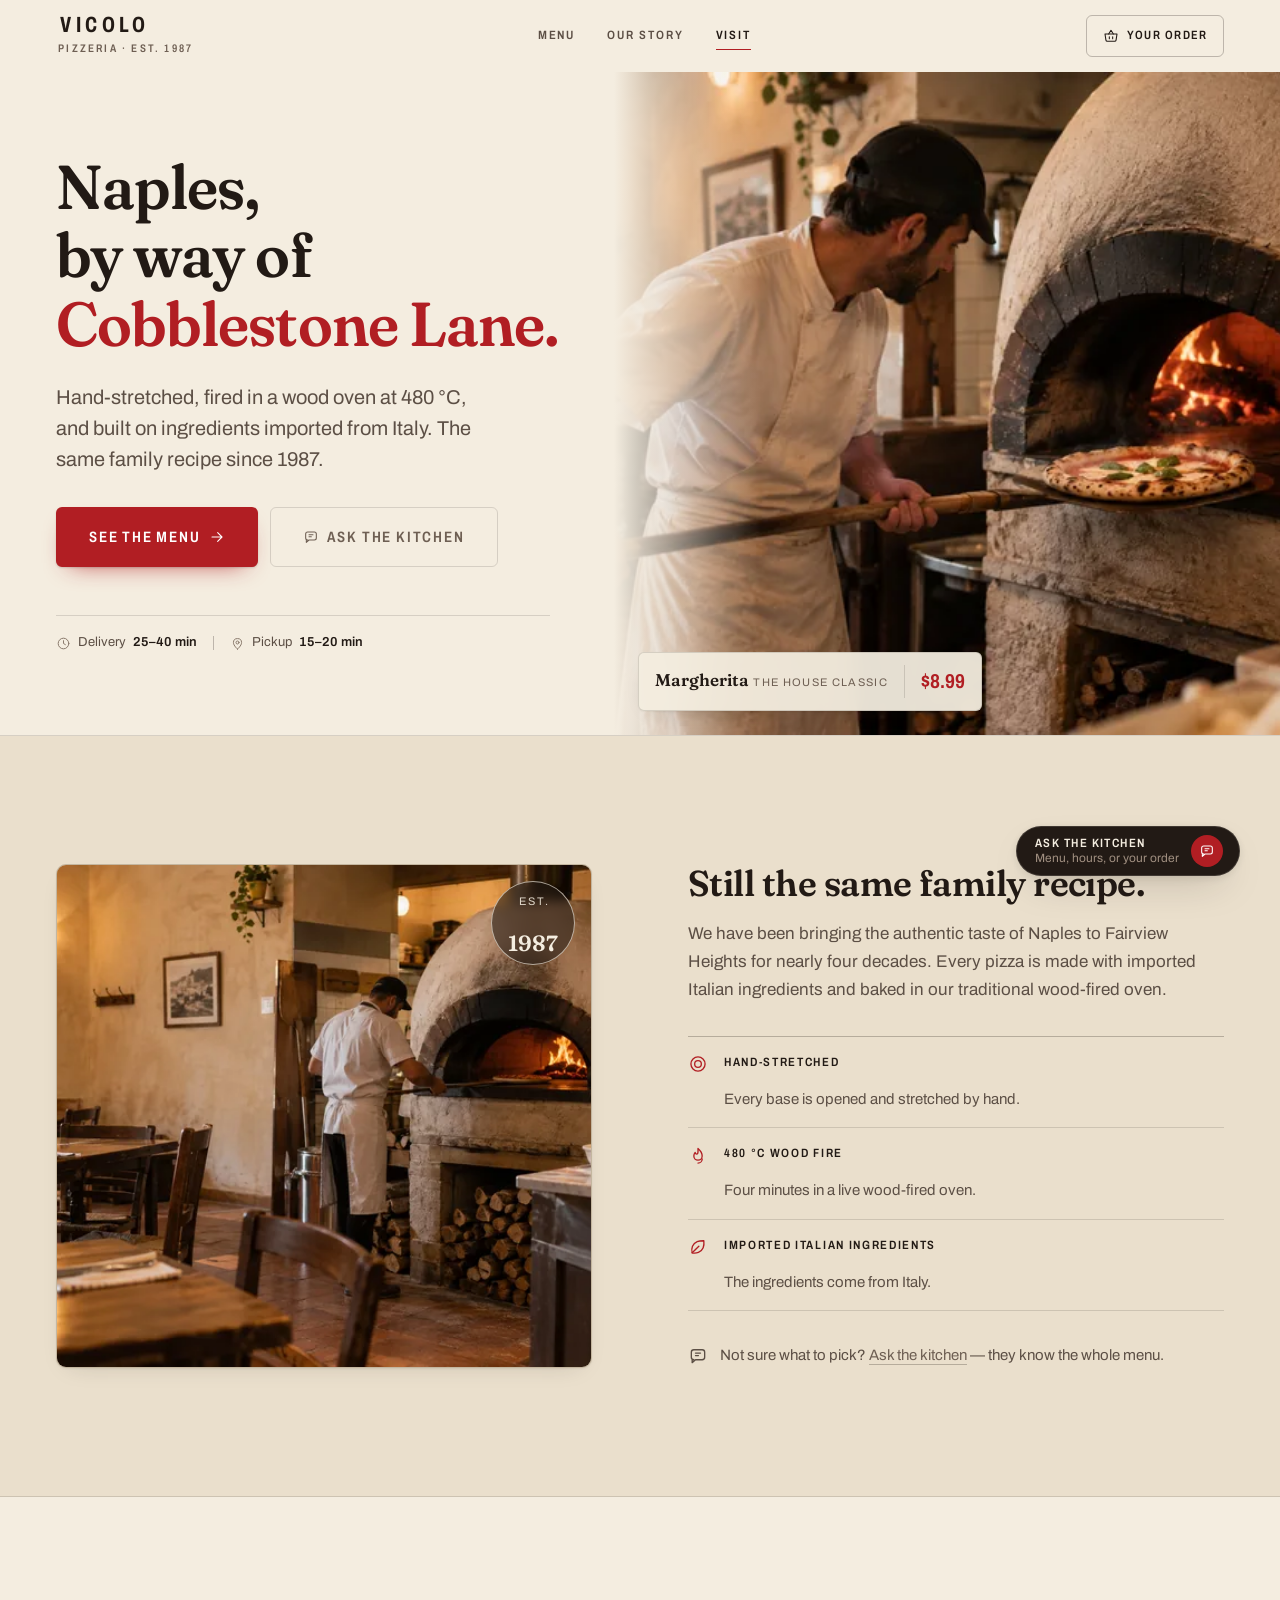
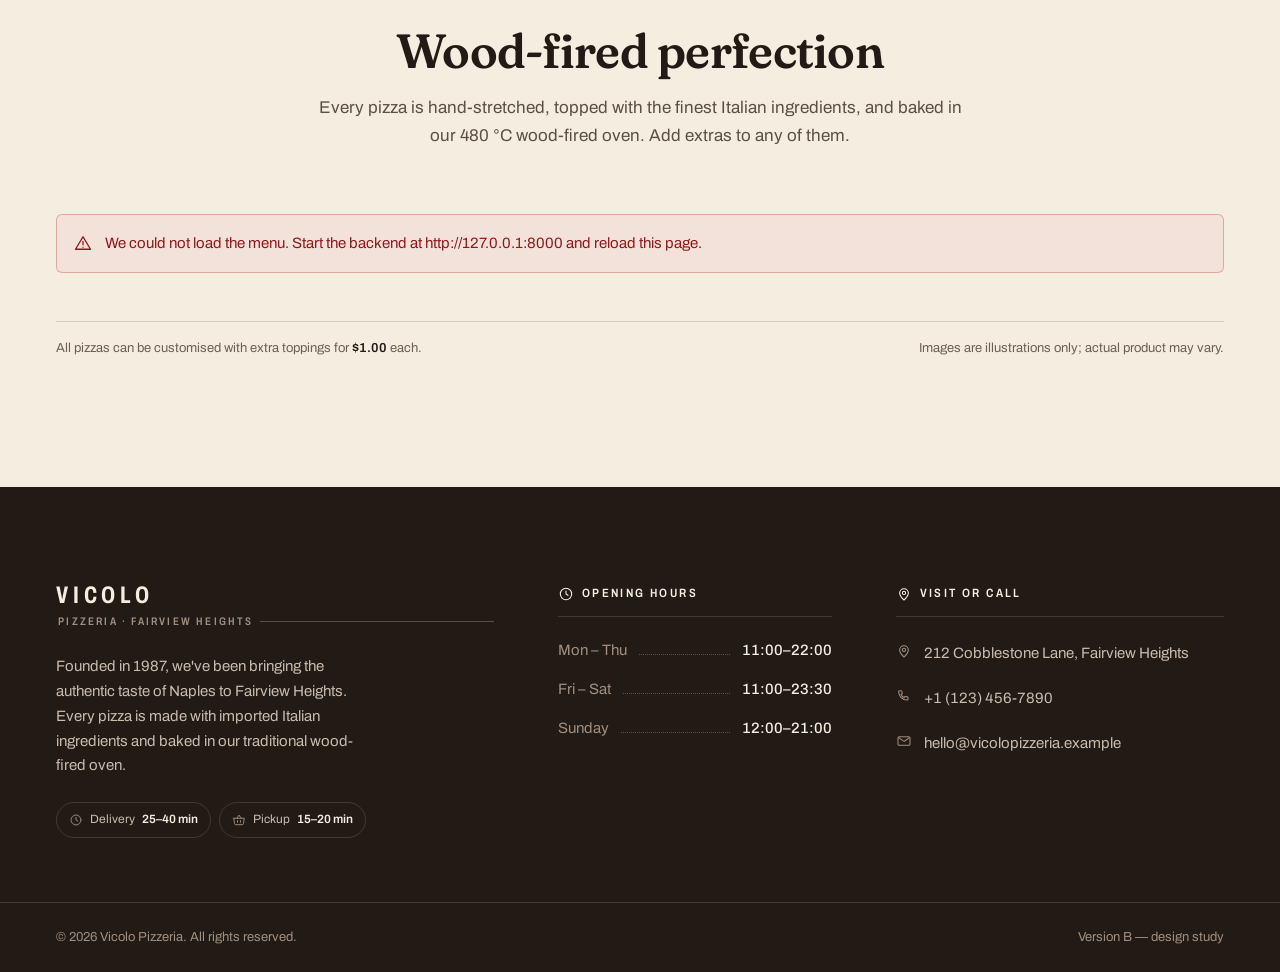
==== commit 26e6292c: "feat: Replace Bodoni Moda with Fraunces for improved readability in design" ====
--- a/frontend/v2/index.html
+++ b/frontend/v2/index.html
@@ -20,7 +20,7 @@
 
   <link rel="preconnect" href="https://fonts.googleapis.com" />
   <link rel="preconnect" href="https://fonts.gstatic.com" crossorigin />
-  <link href="https://fonts.googleapis.com/css2?family=Archivo:wdth,wght@62..125,400..700&family=Bodoni+Moda:opsz,wght@6..96,400..800&display=swap" rel="stylesheet" />
+  <link href="https://fonts.googleapis.com/css2?family=Archivo:wdth,wght@62..125,400..700&family=Fraunces:opsz,wght,SOFT@9..144,400..800,0..100&display=swap" rel="stylesheet" />
 
   <link rel="stylesheet" href="css/tokens.css" />
   <link rel="stylesheet" href="css/base.css" />
--- a/frontend/v2/css/tokens.css
+++ b/frontend/v2/css/tokens.css
@@ -41,10 +41,10 @@
   --rule-on-ink-strong: rgba(244, 237, 224, 0.26);
 
   /* --- Type ------------------------------------------------------------- */
-  /* Bodoni: the face of Italian printing and of the food packaging this world
-     is drawn from. Optical sizing is left to the browser so the hairlines
-     thicken at dish-name sizes instead of breaking up. */
-  --font-display: 'Bodoni Moda', 'Didot', 'Bodoni MT', Georgia, serif;
+  /* Fraunces: a warm old-style serif with the soft, inked edge of letterpress
+     menus. Its optical-size axis keeps strokes solid at dish-name sizes, where
+     a didone's hairlines broke up. */
+  --font-display: 'Fraunces', 'Iowan Old Style', Georgia, serif;
   --font-label:   'Archivo', 'Helvetica Neue', Arial, sans-serif;
   --font-text:    'Archivo', system-ui, -apple-system, 'Segoe UI', sans-serif;
 
--- a/frontend/v2/css/base.css
+++ b/frontend/v2/css/base.css
@@ -20,7 +20,7 @@
   font-size: var(--step-1);
   line-height: 1.65;
   /* Deliberately NOT -webkit-font-smoothing: antialiased. Grayscale AA thins
-     strokes, which breaks Bodoni's hairlines at small sizes on standard-density
+     strokes, which breaks thin serif strokes at small sizes on standard-density
      screens. Subpixel rendering keeps them solid. */
   font-synthesis-weight: none;
   overflow-x: hidden;
@@ -67,13 +67,13 @@
 
 .t-display {
   font-family: var(--font-display);
-  /* Bodoni's stroke contrast is optical-size dependent; letting the browser
-     drive the opsz axis keeps hairlines solid at dish-name sizes and crisp at
-     display sizes. */
+  /* Fraunces' opsz axis tightens and sharpens at display sizes; letting the
+     browser drive it keeps small sizes sturdy and large sizes refined. */
   font-optical-sizing: auto;
+  font-variation-settings: 'SOFT' 50; /* rounded terminals: inked, not engraved */
   font-weight: 600;
-  line-height: 1.14; /* Bodoni has long descenders; tighter than this collides */
-  letter-spacing: -0.012em; /* a didone needs less negative tracking than a sans */
+  line-height: 1.1;
+  letter-spacing: -0.015em;
   /* Headings break into even lines instead of leaving a word stranded. */
   text-wrap: balance;
 }
@@ -85,11 +85,9 @@
 .cart-total-row dd, .sheet-total-value, .story-stamp span:last-child {
   font-family: var(--font-display);
   font-optical-sizing: auto;
-  /* 700 rather than the display weight of 600: below about 2rem the 600 master's
-     hairlines drop under a physical pixel on a 1x screen and start to break up. */
-  font-weight: 700;
-  /* A didone set small wants loosening, not tightening. */
-  letter-spacing: 0.004em;
+  font-variation-settings: 'SOFT' 50;
+  font-weight: 600;
+  letter-spacing: 0;
   line-height: 1.2;
 }
 
